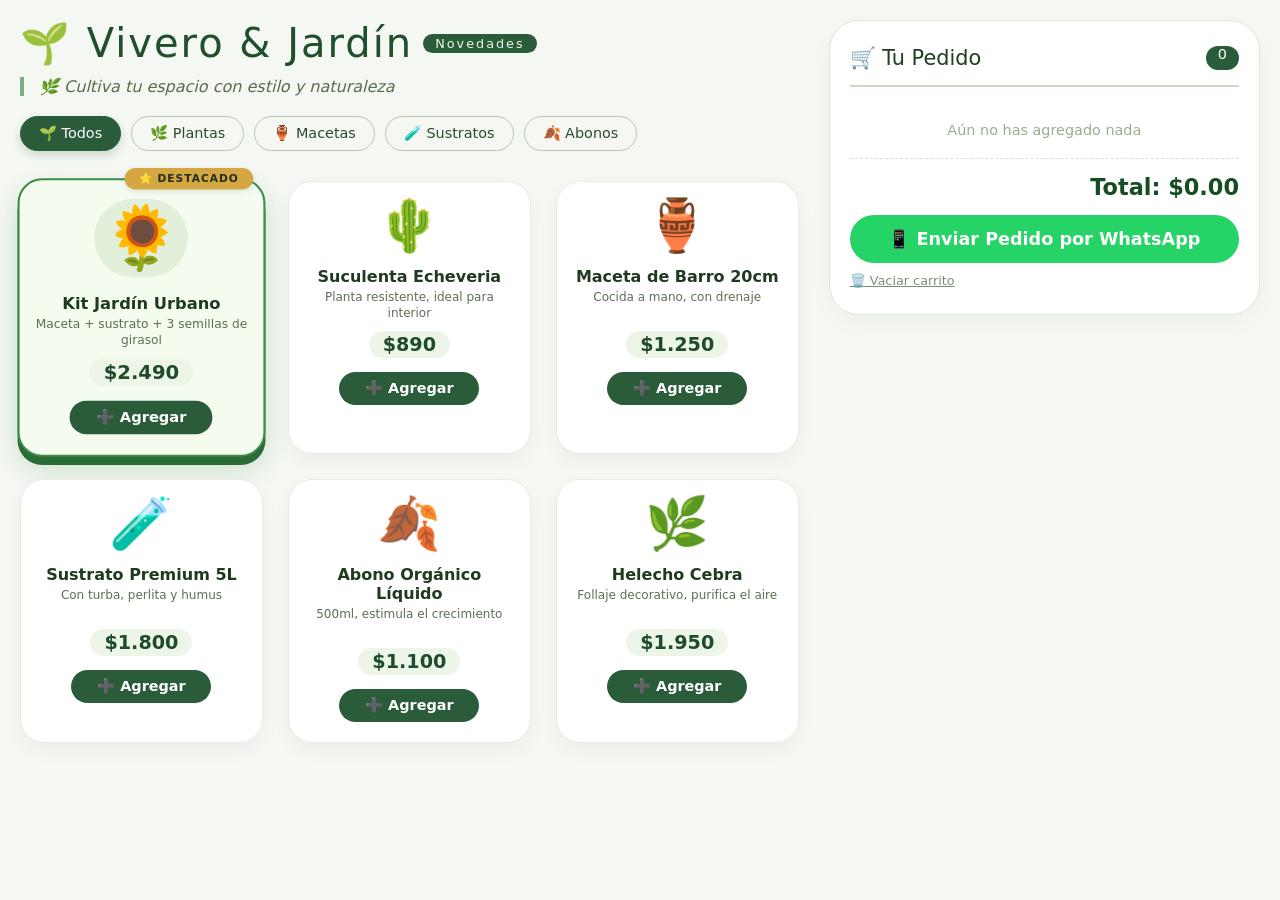
==== index.html @ 3d426234 "Create index.html" ====
<!DOCTYPE html>
<html lang="es">
<head>
    <meta charset="UTF-8">
    <meta name="viewport" content="width=device-width, initial-scale=1.0">
    <title>Vivero & Jardín [Tu Nombre] - Plantas y Más</title>
    <style>
        /* ===== ESTILO NOVEDOSO Y ORGÁNICO ===== */
        * {
            margin: 0;
            padding: 0;
            box-sizing: border-box;
            font-family: 'Segoe UI', system-ui, -apple-system, sans-serif;
        }

        body {
            background-color: #f4f7f2; /* Fondo claro y natural */
            color: #2e3b2e;
            padding: 20px;
            transition: background 0.3s;
        }

        /* Contenedor principal */
        .container {
            max-width: 1300px;
            margin: 0 auto;
            display: flex;
            flex-wrap: wrap;
            gap: 30px;
        }

        /* ===== TIENDA (CATÁLOGO) ===== */
        .tienda {
            flex: 2;
            min-width: 300px;
        }

        h1 {
            font-size: 2.5rem;
            font-weight: 300;
            letter-spacing: 2px;
            color: #1f4f2b;
            margin-bottom: 10px;
            display: flex;
            align-items: center;
            gap: 10px;
        }
        h1 span {
            background: #2a5c3a;
            color: #f0f7ec;
            font-size: 0.8rem;
            padding: 2px 12px;
            border-radius: 30px;
            font-weight: 400;
        }

        .subtitulo {
            color: #5a6b4a;
            margin-bottom: 20px;
            font-style: italic;
            border-left: 4px solid #7cb083;
            padding-left: 15px;
        }

        /* Categorías (filtros visuales) */
        .categorias {
            display: flex;
            flex-wrap: wrap;
            gap: 10px;
            margin-bottom: 30px;
        }
        .categoria-btn {
            background: transparent;
            border: 1px solid #b6c9ad;
            padding: 8px 18px;
            border-radius: 50px;
            font-size: 0.9rem;
            color: #2e4a2e;
            cursor: pointer;
            transition: all 0.2s;
        }
        .categoria-btn:hover, .categoria-btn.activa {
            background: #2a5c3a;
            color: white;
            border-color: #2a5c3a;
            box-shadow: 0 4px 8px rgba(42, 92, 58, 0.2);
        }

        /* ===== GRID DE TARJETAS ===== */
        .grid-productos {
            display: grid;
            grid-template-columns: repeat(auto-fill, minmax(200px, 1fr));
            gap: 25px;
        }

        /* Tarjeta base */
        .producto-card {
            background: white;
            border-radius: 24px;
            padding: 18px 15px 20px;
            box-shadow: 0 8px 20px rgba(0,0,0,0.04);
            transition: transform 0.25s ease, box-shadow 0.3s;
            display: flex;
            flex-direction: column;
            align-items: center;
            text-align: center;
            border: 1px solid #e6ede2;
            position: relative;
        }
        .producto-card:hover {
            transform: translateY(-6px);
            box-shadow: 0 18px 30px rgba(60, 90, 50, 0.1);
            border-color: #b9d2ae;
        }

        /* ===== TARJETA DESTACADA (ESTRELLA) ===== */
        .producto-destacado {
            background: #f4fcf0;
            border: 2px solid #3d8c4a;
            box-shadow: 0 8px 0 #2b6b36, 0 12px 25px rgba(45, 130, 60, 0.2);
            transform: scale(1.02);
            position: relative;
        }
        .producto-destacado:hover {
            transform: scale(1.04) translateY(-4px);
        }
        .producto-destacado::before {
            content: "⭐ DESTACADO";
            position: absolute;
            top: -12px;
            right: 10px;
            background: #d4a743;
            color: #1f2e1a;
            font-weight: bold;
            font-size: 0.65rem;
            padding: 4px 14px;
            border-radius: 30px;
            letter-spacing: 1px;
            box-shadow: 0 2px 6px rgba(0,0,0,0.1);
        }
        .producto-destacado .emoji-icon {
            font-size: 3.8rem;
            background: #e2f0db;
            padding: 8px;
            border-radius: 60px;
        }

        /* Elementos comunes de la tarjeta */
        .emoji-icon {
            font-size: 3.2rem;
            line-height: 1;
            margin-bottom: 8px;
        }
        .producto-nombre {
            font-weight: 600;
            font-size: 1rem;
            color: #1f3a1f;
            margin: 8px 0 4px;
        }
        .producto-desc {
            font-size: 0.75rem;
            color: #5b7053;
            margin-bottom: 10px;
            line-height: 1.3;
            min-height: 2.6em;
        }
        .producto-precio {
            font-weight: 700;
            font-size: 1.2rem;
            color: #1e4b2a;
            background: #edf5e8;
            padding: 2px 14px;
            border-radius: 30px;
            margin-bottom: 14px;
        }
        .btn-agregar {
            background: #2a5c3a;
            color: white;
            border: none;
            padding: 8px 20px;
            border-radius: 40px;
            font-weight: 600;
            font-size: 0.9rem;
            cursor: pointer;
            transition: 0.2s;
            width: 100%;
            max-width: 140px;
        }
        .btn-agregar:hover {
            background: #1d4529;
            transform: scale(0.96);
            box-shadow: 0 4px 10px rgba(42, 92, 58, 0.3);
        }

        /* ===== CARRITO (LATERAL) ===== */
        .carrito {
            flex: 1;
            min-width: 260px;
            background: white;
            border-radius: 30px;
            padding: 25px 20px;
            height: fit-content;
            position: sticky;
            top: 20px;
            border: 1px solid #dde8d6;
            box-shadow: 0 8px 25px rgba(0,0,0,0.03);
        }
        .carrito h2 {
            font-size: 1.3rem;
            font-weight: 400;
            color: #1f3f1f;
            border-bottom: 2px solid #c7dbc0;
            padding-bottom: 15px;
            display: flex;
            justify-content: space-between;
        }
        .carrito #contador-carrito {
            background: #2a5c3a;
            color: white;
            border-radius: 40px;
            padding: 0 12px;
            font-size: 0.9rem;
        }
        #lista-carrito {
            list-style: none;
            margin: 15px 0;
            max-height: 340px;
            overflow-y: auto;
        }
        #lista-carrito li {
            display: flex;
            justify-content: space-between;
            padding: 10px 0;
            border-bottom: 1px dashed #d6e3ce;
            font-size: 0.9rem;
        }
        .carrito-total {
            font-size: 1.4rem;
            font-weight: 700;
            color: #174d24;
            margin: 15px 0;
            text-align: right;
        }
        .btn-whatsapp {
            background: #25D366;
            color: white;
            border: none;
            width: 100%;
            padding: 14px;
            border-radius: 60px;
            font-weight: 700;
            font-size: 1.1rem;
            cursor: pointer;
            transition: 0.2s;
            display: flex;
            align-items: center;
            justify-content: center;
            gap: 8px;
        }
        .btn-whatsapp:hover {
            background: #1da851;
            transform: scale(0.98);
        }
        .btn-vaciar {
            background: transparent;
            border: none;
            color: #7f8f76;
            font-size: 0.8rem;
            cursor: pointer;
            margin-top: 10px;
            text-decoration: underline;
        }

        /* Responsive */
        @media (max-width: 700px) {
            .container { flex-direction: column; }
            .carrito { position: static; }
            .producto-destacado { transform: scale(1); }
        }
    </style>
</head>
<body>
    <div class="container">
        <!-- ===== TIENDA ===== -->
        <div class="tienda">
            <h1>
                🌱 Vivero & Jardín
                <span>Novedades</span>
            </h1>
            <div class="subtitulo">🌿 Cultiva tu espacio con estilo y naturaleza</div>

            <!-- Categorías (filtro visual, puedes agregar funcionalidad después) -->
            <div class="categorias">
                <button class="categoria-btn activa">🌱 Todos</button>
                <button class="categoria-btn">🌿 Plantas</button>
                <button class="categoria-btn">🏺 Macetas</button>
                <button class="categoria-btn">🧪 Sustratos</button>
                <button class="categoria-btn">🍂 Abonos</button>
            </div>

            <!-- GRID DE PRODUCTOS -->
            <div class="grid-productos" id="productosGrid">
                <!-- TARJETA DESTACADA (Kit Jardín Urbano) -->
                <div class="producto-card producto-destacado">
                    <div class="emoji-icon">🌻</div>
                    <div class="producto-nombre">Kit Jardín Urbano</div>
                    <div class="producto-desc">Maceta + sustrato + 3 semillas de girasol</div>
                    <div class="producto-precio">$2.490</div>
                    <button class="btn-agregar" data-nombre="Kit Jardín Urbano" data-precio="2490">➕ Agregar</button>
                </div>

                <!-- Producto 2 -->
                <div class="producto-card">
                    <div class="emoji-icon">🌵</div>
                    <div class="producto-nombre">Suculenta Echeveria</div>
                    <div class="producto-desc">Planta resistente, ideal para interior</div>
                    <div class="producto-precio">$890</div>
                    <button class="btn-agregar" data-nombre="Suculenta Echeveria" data-precio="890">➕ Agregar</button>
                </div>

                <!-- Producto 3 -->
                <div class="producto-card">
                    <div class="emoji-icon">🏺</div>
                    <div class="producto-nombre">Maceta de Barro 20cm</div>
                    <div class="producto-desc">Cocida a mano, con drenaje</div>
                    <div class="producto-precio">$1.250</div>
                    <button class="btn-agregar" data-nombre="Maceta de Barro 20cm" data-precio="1250">➕ Agregar</button>
                </div>

                <!-- Producto 4 -->
                <div class="producto-card">
                    <div class="emoji-icon">🧪</div>
                    <div class="producto-nombre">Sustrato Premium 5L</div>
                    <div class="producto-desc">Con turba, perlita y humus</div>
                    <div class="producto-precio">$1.800</div>
                    <button class="btn-agregar" data-nombre="Sustrato Premium 5L" data-precio="1800">➕ Agregar</button>
                </div>

                <!-- Producto 5 -->
                <div class="producto-card">
                    <div class="emoji-icon">🍂</div>
                    <div class="producto-nombre">Abono Orgánico Líquido</div>
                    <div class="producto-desc">500ml, estimula el crecimiento</div>
                    <div class="producto-precio">$1.100</div>
                    <button class="btn-agregar" data-nombre="Abono Orgánico Líquido" data-precio="1100">➕ Agregar</button>
                </div>

                <!-- Producto 6 -->
                <div class="producto-card">
                    <div class="emoji-icon">🌿</div>
                    <div class="producto-nombre">Helecho Cebra</div>
                    <div class="producto-desc">Follaje decorativo, purifica el aire</div>
                    <div class="producto-precio">$1.950</div>
                    <button class="btn-agregar" data-nombre="Helecho Cebra" data-precio="1950">➕ Agregar</button>
                </div>
            </div>
        </div>

        <!-- ===== CARRITO DE COMPRAS ===== -->
        <div class="carrito" id="carrito">
            <h2>
                🛒 Tu Pedido
                <span id="contador-carrito">0</span>
            </h2>
            <ul id="lista-carrito">
                <!-- Los items se agregan dinámicamente aquí -->
                <li style="color: #9aae8e; justify-content: center; padding: 20px 0;">Aún no has agregado nada</li>
            </ul>
            <div class="carrito-total" id="total-carrito">Total: $0.00</div>
            <button class="btn-whatsapp" id="enviarWhatsApp">📱 Enviar Pedido por WhatsApp</button>
            <button class="btn-vaciar" id="vaciarCarrito">🗑️ Vaciar carrito</button>
        </div>
    </div>

    <script>
        // ===== LÓGICA DEL CARRITO (MISMA FILOSOFÍA QUE LA FERRETERÍA) =====
        let carrito = [];

        // Referencias DOM
        const listaCarrito = document.getElementById('lista-carrito');
        const totalCarrito = document.getElementById('total-carrito');
        const contadorCarrito = document.getElementById('contador-carrito');
        const vaciarBtn = document.getElementById('vaciarCarrito');
        const enviarBtn = document.getElementById('enviarWhatsApp');

        // Función para renderizar el carrito
        function renderizarCarrito() {
            listaCarrito.innerHTML = '';
            if (carrito.length === 0) {
                listaCarrito.innerHTML = '<li style="color: #9aae8e; justify-content: center; padding: 20px 0;">Aún no has agregado nada</li>';
                totalCarrito.textContent = 'Total: $0.00';
                contadorCarrito.textContent = '0';
                return;
            }

            let total = 0;
            carrito.forEach((item, index) => {
                total += item.precio * item.cantidad;
                const li = document.createElement('li');
                li.innerHTML = `
                    <span>${item.nombre} (x${item.cantidad})</span>
                    <span>$${(item.precio * item.cantidad).toFixed(0)}</span>
                    <button style="background:none;border:none;color:#b14f4f;cursor:pointer;font-weight:bold;" data-index="${index}">✕</button>
                `;
                listaCarrito.appendChild(li);
            });

            totalCarrito.textContent = `Total: $${total.toFixed(0)}`;
            contadorCarrito.textContent = carrito.reduce((acc, item) => acc + item.cantidad, 0);

            // Agregar evento para eliminar item individual
            document.querySelectorAll('#lista-carrito li button').forEach(btn => {
                btn.addEventListener('click', function(e) {
                    const index = parseInt(this.dataset.index);
                    carrito.splice(index, 1);
                    renderizarCarrito();
                });
            });
        }

        // Función para agregar producto
        function agregarProducto(nombre, precio) {
            const existente = carrito.find(item => item.nombre === nombre);
            if (existente) {
                existente.cantidad += 1;
            } else {
                carrito.push({ nombre, precio: parseInt(precio), cantidad: 1 });
            }
            renderizarCarrito();
        }

        // Escuchar clics en todos los botones "Agregar"
        document.querySelectorAll('.btn-agregar').forEach(btn => {
            btn.addEventListener('click', function() {
                const nombre = this.dataset.nombre;
                const precio = this.dataset.precio;
                agregarProducto(nombre, precio);
            });
        });

        // Vaciar carrito
        vaciarBtn.addEventListener('click', function() {
            carrito = [];
            renderizarCarrito();
        });

        // Enviar pedido por WhatsApp (mismo formato)
        enviarBtn.addEventListener('click', function() {
            if (carrito.length === 0) {
                alert('Agrega productos al carrito primero.');
                return;
            }

            let mensaje = '🌿 *Nuevo Pedido Vivero & Jardín* 🌿\n';
            let total = 0;
            carrito.forEach(item => {
                const subtotal = item.precio * item.cantidad;
                mensaje += `• ${item.nombre} (x${item.cantidad}) → $${subtotal}\n`;
                total += subtotal;
            });
            mensaje += `\n💰 *Total: $${total}*`;
            mensaje += `\n\n📦 ¡Gracias por tu compra! Envíame tu dirección.`;

            // Reemplaza el número con el TUYO (incluye código de país sin +)
            const numeroWhatsApp = '5491123456789'; // <--- CAMBIA ESTE NÚMERO
            const url = `https://wa.me/${numeroWhatsApp}?text=${encodeURIComponent(mensaje)}`;
            window.open(url, '_blank');
        });

        // Inicializar carrito
        renderizarCarrito();
    </script>
</body>
</html>
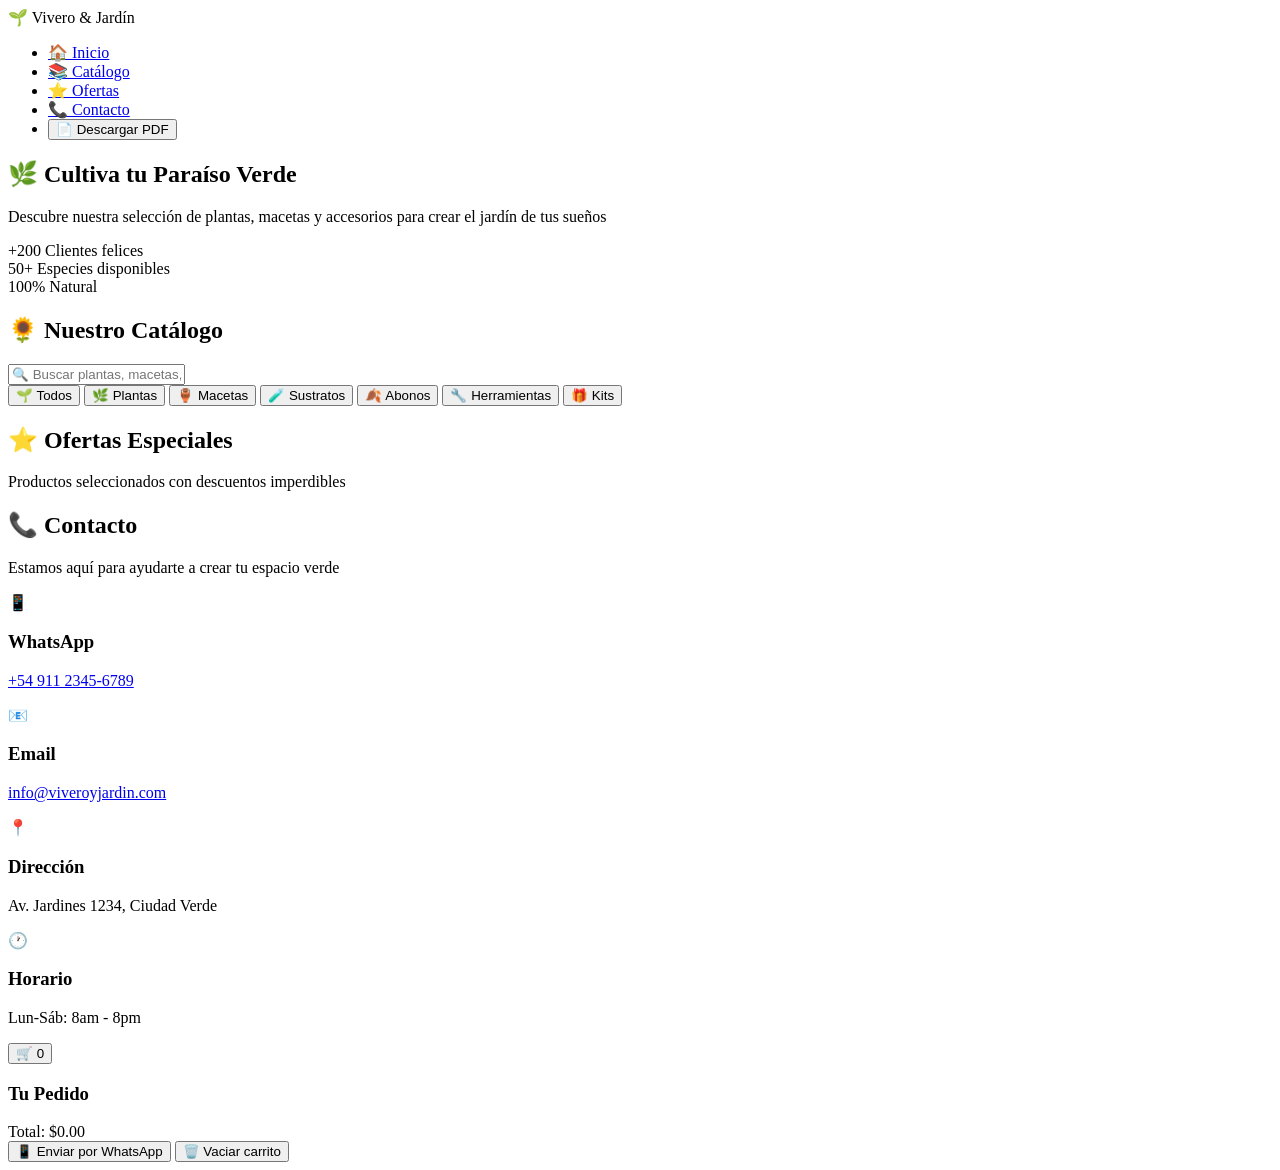
==== commit 1ff660db: "Update index.html" ====
--- a/index.html
+++ b/index.html
@@ -3,472 +3,133 @@
 <head>
     <meta charset="UTF-8">
     <meta name="viewport" content="width=device-width, initial-scale=1.0">
-    <title>Vivero & Jardín [Tu Nombre] - Plantas y Más</title>
-    <style>
-        /* ===== ESTILO NOVEDOSO Y ORGÁNICO ===== */
-        * {
-            margin: 0;
-            padding: 0;
-            box-sizing: border-box;
-            font-family: 'Segoe UI', system-ui, -apple-system, sans-serif;
-        }
-
-        body {
-            background-color: #f4f7f2; /* Fondo claro y natural */
-            color: #2e3b2e;
-            padding: 20px;
-            transition: background 0.3s;
-        }
-
-        /* Contenedor principal */
-        .container {
-            max-width: 1300px;
-            margin: 0 auto;
-            display: flex;
-            flex-wrap: wrap;
-            gap: 30px;
-        }
-
-        /* ===== TIENDA (CATÁLOGO) ===== */
-        .tienda {
-            flex: 2;
-            min-width: 300px;
-        }
-
-        h1 {
-            font-size: 2.5rem;
-            font-weight: 300;
-            letter-spacing: 2px;
-            color: #1f4f2b;
-            margin-bottom: 10px;
-            display: flex;
-            align-items: center;
-            gap: 10px;
-        }
-        h1 span {
-            background: #2a5c3a;
-            color: #f0f7ec;
-            font-size: 0.8rem;
-            padding: 2px 12px;
-            border-radius: 30px;
-            font-weight: 400;
-        }
-
-        .subtitulo {
-            color: #5a6b4a;
-            margin-bottom: 20px;
-            font-style: italic;
-            border-left: 4px solid #7cb083;
-            padding-left: 15px;
-        }
-
-        /* Categorías (filtros visuales) */
-        .categorias {
-            display: flex;
-            flex-wrap: wrap;
-            gap: 10px;
-            margin-bottom: 30px;
-        }
-        .categoria-btn {
-            background: transparent;
-            border: 1px solid #b6c9ad;
-            padding: 8px 18px;
-            border-radius: 50px;
-            font-size: 0.9rem;
-            color: #2e4a2e;
-            cursor: pointer;
-            transition: all 0.2s;
-        }
-        .categoria-btn:hover, .categoria-btn.activa {
-            background: #2a5c3a;
-            color: white;
-            border-color: #2a5c3a;
-            box-shadow: 0 4px 8px rgba(42, 92, 58, 0.2);
-        }
-
-        /* ===== GRID DE TARJETAS ===== */
-        .grid-productos {
-            display: grid;
-            grid-template-columns: repeat(auto-fill, minmax(200px, 1fr));
-            gap: 25px;
-        }
-
-        /* Tarjeta base */
-        .producto-card {
-            background: white;
-            border-radius: 24px;
-            padding: 18px 15px 20px;
-            box-shadow: 0 8px 20px rgba(0,0,0,0.04);
-            transition: transform 0.25s ease, box-shadow 0.3s;
-            display: flex;
-            flex-direction: column;
-            align-items: center;
-            text-align: center;
-            border: 1px solid #e6ede2;
-            position: relative;
-        }
-        .producto-card:hover {
-            transform: translateY(-6px);
-            box-shadow: 0 18px 30px rgba(60, 90, 50, 0.1);
-            border-color: #b9d2ae;
-        }
-
-        /* ===== TARJETA DESTACADA (ESTRELLA) ===== */
-        .producto-destacado {
-            background: #f4fcf0;
-            border: 2px solid #3d8c4a;
-            box-shadow: 0 8px 0 #2b6b36, 0 12px 25px rgba(45, 130, 60, 0.2);
-            transform: scale(1.02);
-            position: relative;
-        }
-        .producto-destacado:hover {
-            transform: scale(1.04) translateY(-4px);
-        }
-        .producto-destacado::before {
-            content: "⭐ DESTACADO";
-            position: absolute;
-            top: -12px;
-            right: 10px;
-            background: #d4a743;
-            color: #1f2e1a;
-            font-weight: bold;
-            font-size: 0.65rem;
-            padding: 4px 14px;
-            border-radius: 30px;
-            letter-spacing: 1px;
-            box-shadow: 0 2px 6px rgba(0,0,0,0.1);
-        }
-        .producto-destacado .emoji-icon {
-            font-size: 3.8rem;
-            background: #e2f0db;
-            padding: 8px;
-            border-radius: 60px;
-        }
-
-        /* Elementos comunes de la tarjeta */
-        .emoji-icon {
-            font-size: 3.2rem;
-            line-height: 1;
-            margin-bottom: 8px;
-        }
-        .producto-nombre {
-            font-weight: 600;
-            font-size: 1rem;
-            color: #1f3a1f;
-            margin: 8px 0 4px;
-        }
-        .producto-desc {
-            font-size: 0.75rem;
-            color: #5b7053;
-            margin-bottom: 10px;
-            line-height: 1.3;
-            min-height: 2.6em;
-        }
-        .producto-precio {
-            font-weight: 700;
-            font-size: 1.2rem;
-            color: #1e4b2a;
-            background: #edf5e8;
-            padding: 2px 14px;
-            border-radius: 30px;
-            margin-bottom: 14px;
-        }
-        .btn-agregar {
-            background: #2a5c3a;
-            color: white;
-            border: none;
-            padding: 8px 20px;
-            border-radius: 40px;
-            font-weight: 600;
-            font-size: 0.9rem;
-            cursor: pointer;
-            transition: 0.2s;
-            width: 100%;
-            max-width: 140px;
-        }
-        .btn-agregar:hover {
-            background: #1d4529;
-            transform: scale(0.96);
-            box-shadow: 0 4px 10px rgba(42, 92, 58, 0.3);
-        }
-
-        /* ===== CARRITO (LATERAL) ===== */
-        .carrito {
-            flex: 1;
-            min-width: 260px;
-            background: white;
-            border-radius: 30px;
-            padding: 25px 20px;
-            height: fit-content;
-            position: sticky;
-            top: 20px;
-            border: 1px solid #dde8d6;
-            box-shadow: 0 8px 25px rgba(0,0,0,0.03);
-        }
-        .carrito h2 {
-            font-size: 1.3rem;
-            font-weight: 400;
-            color: #1f3f1f;
-            border-bottom: 2px solid #c7dbc0;
-            padding-bottom: 15px;
-            display: flex;
-            justify-content: space-between;
-        }
-        .carrito #contador-carrito {
-            background: #2a5c3a;
-            color: white;
-            border-radius: 40px;
-            padding: 0 12px;
-            font-size: 0.9rem;
-        }
-        #lista-carrito {
-            list-style: none;
-            margin: 15px 0;
-            max-height: 340px;
-            overflow-y: auto;
-        }
-        #lista-carrito li {
-            display: flex;
-            justify-content: space-between;
-            padding: 10px 0;
-            border-bottom: 1px dashed #d6e3ce;
-            font-size: 0.9rem;
-        }
-        .carrito-total {
-            font-size: 1.4rem;
-            font-weight: 700;
-            color: #174d24;
-            margin: 15px 0;
-            text-align: right;
-        }
-        .btn-whatsapp {
-            background: #25D366;
-            color: white;
-            border: none;
-            width: 100%;
-            padding: 14px;
-            border-radius: 60px;
-            font-weight: 700;
-            font-size: 1.1rem;
-            cursor: pointer;
-            transition: 0.2s;
-            display: flex;
-            align-items: center;
-            justify-content: center;
-            gap: 8px;
-        }
-        .btn-whatsapp:hover {
-            background: #1da851;
-            transform: scale(0.98);
-        }
-        .btn-vaciar {
-            background: transparent;
-            border: none;
-            color: #7f8f76;
-            font-size: 0.8rem;
-            cursor: pointer;
-            margin-top: 10px;
-            text-decoration: underline;
-        }
-
-        /* Responsive */
-        @media (max-width: 700px) {
-            .container { flex-direction: column; }
-            .carrito { position: static; }
-            .producto-destacado { transform: scale(1); }
-        }
-    </style>
+    <title>Vivero & Jardín - Tienda Natural</title>
+    <link rel="stylesheet" href="css/styles.css">
 </head>
 <body>
-    <div class="container">
-        <!-- ===== TIENDA ===== -->
-        <div class="tienda">
-            <h1>
-                🌱 Vivero & Jardín
-                <span>Novedades</span>
-            </h1>
-            <div class="subtitulo">🌿 Cultiva tu espacio con estilo y naturaleza</div>
+    <!-- ===== MENÚ HAMBURGUESA ===== -->
+    <nav class="navbar">
+        <div class="logo">
+            <span class="logo-icon">🌱</span>
+            <span class="logo-text">Vivero & Jardín</span>
+        </div>
+        <div class="menu-toggle" id="menuToggle">
+            <span></span>
+            <span></span>
+            <span></span>
+        </div>
+        <ul class="nav-menu" id="navMenu">
+            <li><a href="#inicio" class="active">🏠 Inicio</a></li>
+            <li><a href="#catalogo">📚 Catálogo</a></li>
+            <li><a href="#ofertas">⭐ Ofertas</a></li>
+            <li><a href="#contacto">📞 Contacto</a></li>
+            <li><button id="descargarPDF" class="btn-pdf">📄 Descargar PDF</button></li>
+        </ul>
+    </nav>
 
-            <!-- Categorías (filtro visual, puedes agregar funcionalidad después) -->
-            <div class="categorias">
-                <button class="categoria-btn activa">🌱 Todos</button>
-                <button class="categoria-btn">🌿 Plantas</button>
-                <button class="categoria-btn">🏺 Macetas</button>
-                <button class="categoria-btn">🧪 Sustratos</button>
-                <button class="categoria-btn">🍂 Abonos</button>
+    <!-- ===== CONTENIDO PRINCIPAL ===== -->
+    <main>
+        <!-- SECCIÓN INICIO -->
+        <section id="inicio" class="hero">
+            <div class="hero-content">
+                <h1>🌿 Cultiva tu Paraíso Verde</h1>
+                <p>Descubre nuestra selección de plantas, macetas y accesorios para crear el jardín de tus sueños</p>
+                <div class="hero-stats">
+                    <div><span>+200</span> Clientes felices</div>
+                    <div><span>50+</span> Especies disponibles</div>
+                    <div><span>100%</span> Natural</div>
+                </div>
+            </div>
+        </section>
+
+        <!-- SECCIÓN CATÁLOGO -->
+        <section id="catalogo" class="catalogo">
+            <div class="section-header">
+                <h2>🌻 Nuestro Catálogo</h2>
+                <div class="search-container">
+                    <input type="text" id="buscador" placeholder="🔍 Buscar plantas, macetas, sustratos..." autocomplete="off">
+                    <div id="resultados-busqueda"></div>
+                </div>
             </div>
 
-            <!-- GRID DE PRODUCTOS -->
-            <div class="grid-productos" id="productosGrid">
-                <!-- TARJETA DESTACADA (Kit Jardín Urbano) -->
-                <div class="producto-card producto-destacado">
-                    <div class="emoji-icon">🌻</div>
-                    <div class="producto-nombre">Kit Jardín Urbano</div>
-                    <div class="producto-desc">Maceta + sustrato + 3 semillas de girasol</div>
-                    <div class="producto-precio">$2.490</div>
-                    <button class="btn-agregar" data-nombre="Kit Jardín Urbano" data-precio="2490">➕ Agregar</button>
+            <div class="filtros-categoria">
+                <button class="filtro-btn active" data-categoria="todos">🌱 Todos</button>
+                <button class="filtro-btn" data-categoria="plantas">🌿 Plantas</button>
+                <button class="filtro-btn" data-categoria="macetas">🏺 Macetas</button>
+                <button class="filtro-btn" data-categoria="sustratos">🧪 Sustratos</button>
+                <button class="filtro-btn" data-categoria="abonos">🍂 Abonos</button>
+                <button class="filtro-btn" data-categoria="herramientas">🔧 Herramientas</button>
+                <button class="filtro-btn" data-categoria="kits">🎁 Kits</button>
+            </div>
+
+            <div class="grid-productos" id="productosGrid"></div>
+        </section>
+
+        <!-- SECCIÓN OFERTAS -->
+        <section id="ofertas" class="ofertas">
+            <div class="section-header">
+                <h2>⭐ Ofertas Especiales</h2>
+                <p>Productos seleccionados con descuentos imperdibles</p>
+            </div>
+            <div class="grid-ofertas" id="ofertasGrid"></div>
+        </section>
+
+        <!-- SECCIÓN CONTACTO -->
+        <section id="contacto" class="contacto">
+            <div class="section-header">
+                <h2>📞 Contacto</h2>
+                <p>Estamos aquí para ayudarte a crear tu espacio verde</p>
+            </div>
+            <div class="contacto-info">
+                <div class="contacto-item">
+                    <span class="contacto-icon">📱</span>
+                    <div>
+                        <h3>WhatsApp</h3>
+                        <p><a href="https://wa.me/5491123456789">+54 911 2345-6789</a></p>
+                    </div>
                 </div>
-
-                <!-- Producto 2 -->
-                <div class="producto-card">
-                    <div class="emoji-icon">🌵</div>
-                    <div class="producto-nombre">Suculenta Echeveria</div>
-                    <div class="producto-desc">Planta resistente, ideal para interior</div>
-                    <div class="producto-precio">$890</div>
-                    <button class="btn-agregar" data-nombre="Suculenta Echeveria" data-precio="890">➕ Agregar</button>
+                <div class="contacto-item">
+                    <span class="contacto-icon">📧</span>
+                    <div>
+                        <h3>Email</h3>
+                        <p><a href="mailto:info@viveroyjardin.com">info@viveroyjardin.com</a></p>
+                    </div>
                 </div>
-
-                <!-- Producto 3 -->
-                <div class="producto-card">
-                    <div class="emoji-icon">🏺</div>
-                    <div class="producto-nombre">Maceta de Barro 20cm</div>
-                    <div class="producto-desc">Cocida a mano, con drenaje</div>
-                    <div class="producto-precio">$1.250</div>
-                    <button class="btn-agregar" data-nombre="Maceta de Barro 20cm" data-precio="1250">➕ Agregar</button>
+                <div class="contacto-item">
+                    <span class="contacto-icon">📍</span>
+                    <div>
+                        <h3>Dirección</h3>
+                        <p>Av. Jardines 1234, Ciudad Verde</p>
+                    </div>
                 </div>
-
-                <!-- Producto 4 -->
-                <div class="producto-card">
-                    <div class="emoji-icon">🧪</div>
-                    <div class="producto-nombre">Sustrato Premium 5L</div>
-                    <div class="producto-desc">Con turba, perlita y humus</div>
-                    <div class="producto-precio">$1.800</div>
-                    <button class="btn-agregar" data-nombre="Sustrato Premium 5L" data-precio="1800">➕ Agregar</button>
-                </div>
-
-                <!-- Producto 5 -->
-                <div class="producto-card">
-                    <div class="emoji-icon">🍂</div>
-                    <div class="producto-nombre">Abono Orgánico Líquido</div>
-                    <div class="producto-desc">500ml, estimula el crecimiento</div>
-                    <div class="producto-precio">$1.100</div>
-                    <button class="btn-agregar" data-nombre="Abono Orgánico Líquido" data-precio="1100">➕ Agregar</button>
-                </div>
-
-                <!-- Producto 6 -->
-                <div class="producto-card">
-                    <div class="emoji-icon">🌿</div>
-                    <div class="producto-nombre">Helecho Cebra</div>
-                    <div class="producto-desc">Follaje decorativo, purifica el aire</div>
-                    <div class="producto-precio">$1.950</div>
-                    <button class="btn-agregar" data-nombre="Helecho Cebra" data-precio="1950">➕ Agregar</button>
+                <div class="contacto-item">
+                    <span class="contacto-icon">🕐</span>
+                    <div>
+                        <h3>Horario</h3>
+                        <p>Lun-Sáb: 8am - 8pm</p>
+                    </div>
                 </div>
             </div>
-        </div>
+        </section>
+    </main>
 
-        <!-- ===== CARRITO DE COMPRAS ===== -->
-        <div class="carrito" id="carrito">
-            <h2>
-                🛒 Tu Pedido
-                <span id="contador-carrito">0</span>
-            </h2>
-            <ul id="lista-carrito">
-                <!-- Los items se agregan dinámicamente aquí -->
-                <li style="color: #9aae8e; justify-content: center; padding: 20px 0;">Aún no has agregado nada</li>
-            </ul>
+    <!-- ===== CARRITO LATERAL ===== -->
+    <div class="carrito-flotante" id="carrito">
+        <button class="carrito-toggle" id="carritoToggle">
+            🛒 <span id="contador-carrito">0</span>
+        </button>
+        <div class="carrito-panel" id="carritoPanel">
+            <h3>Tu Pedido</h3>
+            <ul id="lista-carrito"></ul>
             <div class="carrito-total" id="total-carrito">Total: $0.00</div>
-            <button class="btn-whatsapp" id="enviarWhatsApp">📱 Enviar Pedido por WhatsApp</button>
+            <button class="btn-whatsapp" id="enviarWhatsApp">📱 Enviar por WhatsApp</button>
             <button class="btn-vaciar" id="vaciarCarrito">🗑️ Vaciar carrito</button>
         </div>
     </div>
 
-    <script>
-        // ===== LÓGICA DEL CARRITO (MISMA FILOSOFÍA QUE LA FERRETERÍA) =====
-        let carrito = [];
-
-        // Referencias DOM
-        const listaCarrito = document.getElementById('lista-carrito');
-        const totalCarrito = document.getElementById('total-carrito');
-        const contadorCarrito = document.getElementById('contador-carrito');
-        const vaciarBtn = document.getElementById('vaciarCarrito');
-        const enviarBtn = document.getElementById('enviarWhatsApp');
-
-        // Función para renderizar el carrito
-        function renderizarCarrito() {
-            listaCarrito.innerHTML = '';
-            if (carrito.length === 0) {
-                listaCarrito.innerHTML = '<li style="color: #9aae8e; justify-content: center; padding: 20px 0;">Aún no has agregado nada</li>';
-                totalCarrito.textContent = 'Total: $0.00';
-                contadorCarrito.textContent = '0';
-                return;
-            }
-
-            let total = 0;
-            carrito.forEach((item, index) => {
-                total += item.precio * item.cantidad;
-                const li = document.createElement('li');
-                li.innerHTML = `
-                    <span>${item.nombre} (x${item.cantidad})</span>
-                    <span>$${(item.precio * item.cantidad).toFixed(0)}</span>
-                    <button style="background:none;border:none;color:#b14f4f;cursor:pointer;font-weight:bold;" data-index="${index}">✕</button>
-                `;
-                listaCarrito.appendChild(li);
-            });
-
-            totalCarrito.textContent = `Total: $${total.toFixed(0)}`;
-            contadorCarrito.textContent = carrito.reduce((acc, item) => acc + item.cantidad, 0);
-
-            // Agregar evento para eliminar item individual
-            document.querySelectorAll('#lista-carrito li button').forEach(btn => {
-                btn.addEventListener('click', function(e) {
-                    const index = parseInt(this.dataset.index);
-                    carrito.splice(index, 1);
-                    renderizarCarrito();
-                });
-            });
-        }
-
-        // Función para agregar producto
-        function agregarProducto(nombre, precio) {
-            const existente = carrito.find(item => item.nombre === nombre);
-            if (existente) {
-                existente.cantidad += 1;
-            } else {
-                carrito.push({ nombre, precio: parseInt(precio), cantidad: 1 });
-            }
-            renderizarCarrito();
-        }
-
-        // Escuchar clics en todos los botones "Agregar"
-        document.querySelectorAll('.btn-agregar').forEach(btn => {
-            btn.addEventListener('click', function() {
-                const nombre = this.dataset.nombre;
-                const precio = this.dataset.precio;
-                agregarProducto(nombre, precio);
-            });
-        });
-
-        // Vaciar carrito
-        vaciarBtn.addEventListener('click', function() {
-            carrito = [];
-            renderizarCarrito();
-        });
-
-        // Enviar pedido por WhatsApp (mismo formato)
-        enviarBtn.addEventListener('click', function() {
-            if (carrito.length === 0) {
-                alert('Agrega productos al carrito primero.');
-                return;
-            }
-
-            let mensaje = '🌿 *Nuevo Pedido Vivero & Jardín* 🌿\n';
-            let total = 0;
-            carrito.forEach(item => {
-                const subtotal = item.precio * item.cantidad;
-                mensaje += `• ${item.nombre} (x${item.cantidad}) → $${subtotal}\n`;
-                total += subtotal;
-            });
-            mensaje += `\n💰 *Total: $${total}*`;
-            mensaje += `\n\n📦 ¡Gracias por tu compra! Envíame tu dirección.`;
-
-            // Reemplaza el número con el TUYO (incluye código de país sin +)
-            const numeroWhatsApp = '5491123456789'; // <--- CAMBIA ESTE NÚMERO
-            const url = `https://wa.me/${numeroWhatsApp}?text=${encodeURIComponent(mensaje)}`;
-            window.open(url, '_blank');
-        });
-
-        // Inicializar carrito
-        renderizarCarrito();
-    </script>
+    <!-- ===== SCRIPTS ===== -->
+    <script src="js/app.js"></script>
+    <script src="js/search.js"></script>
+    <script src="js/pdf-generator.js"></script>
 </body>
 </html>
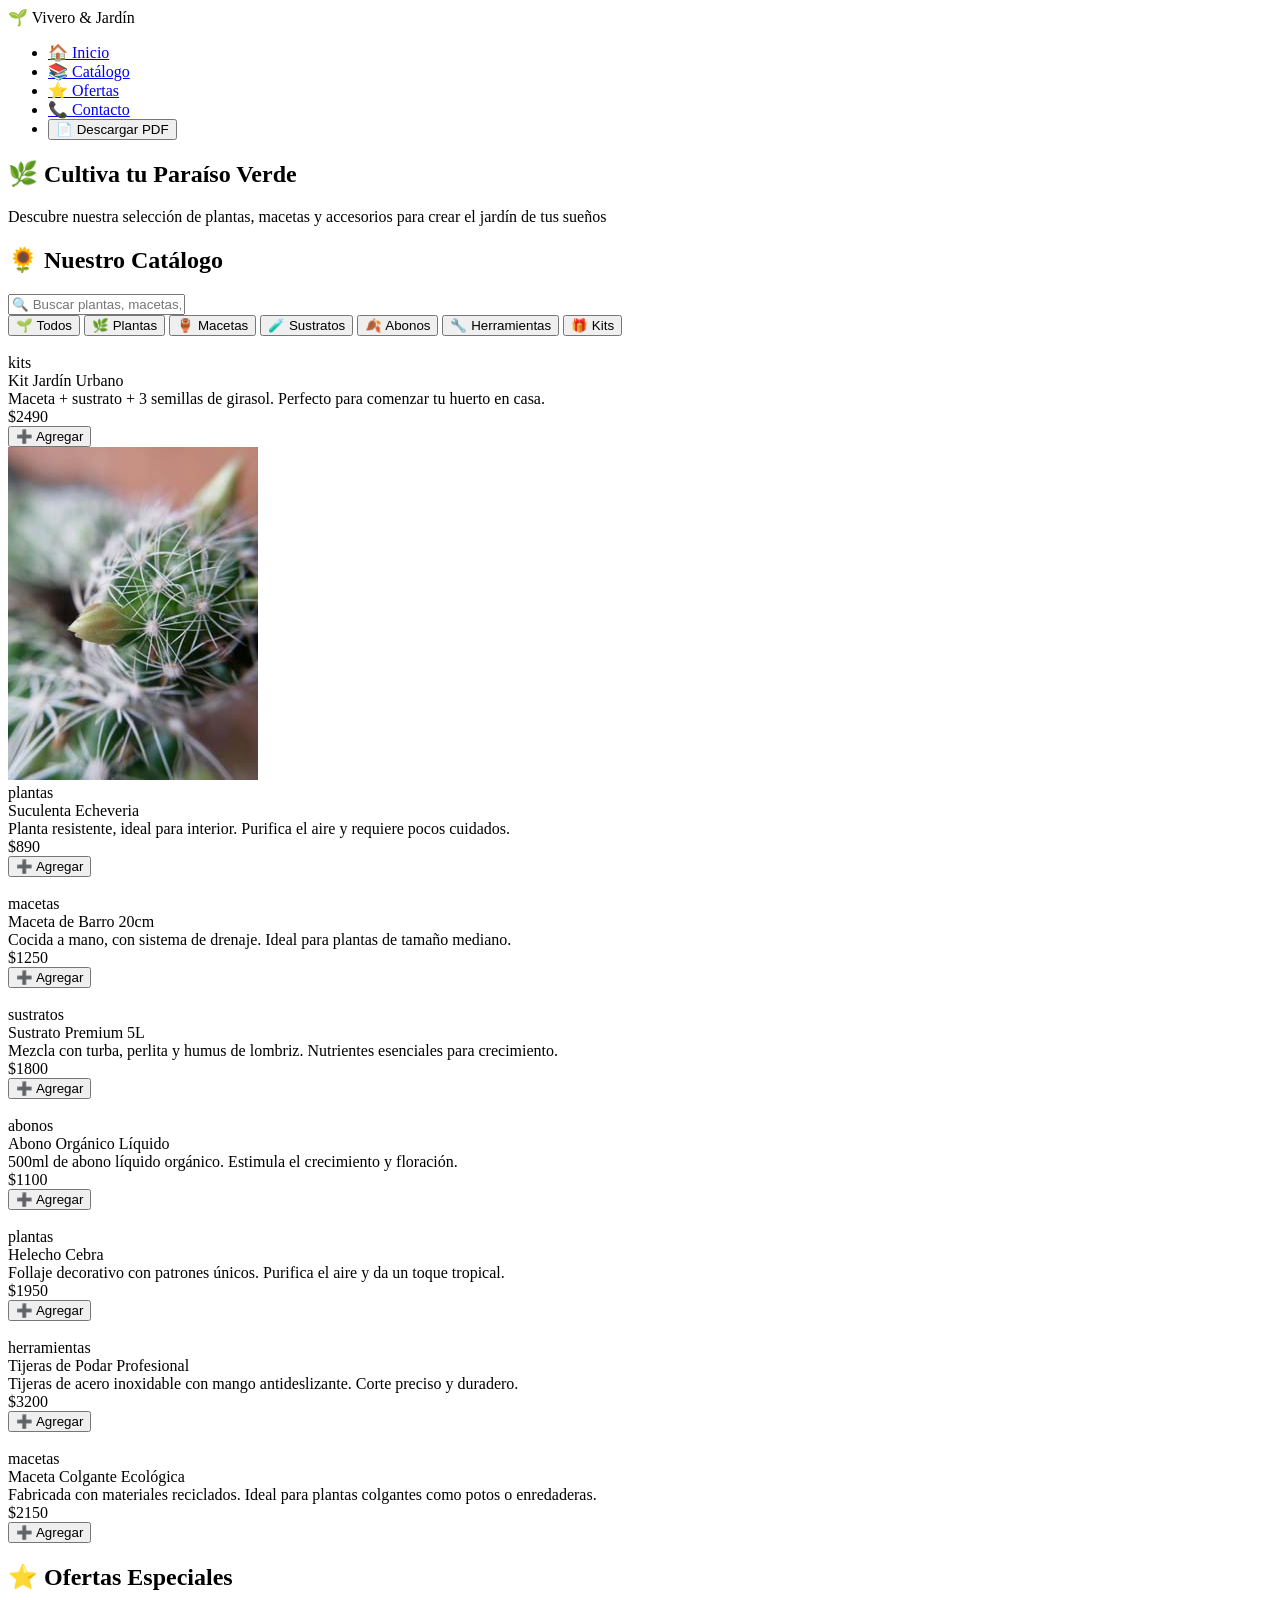
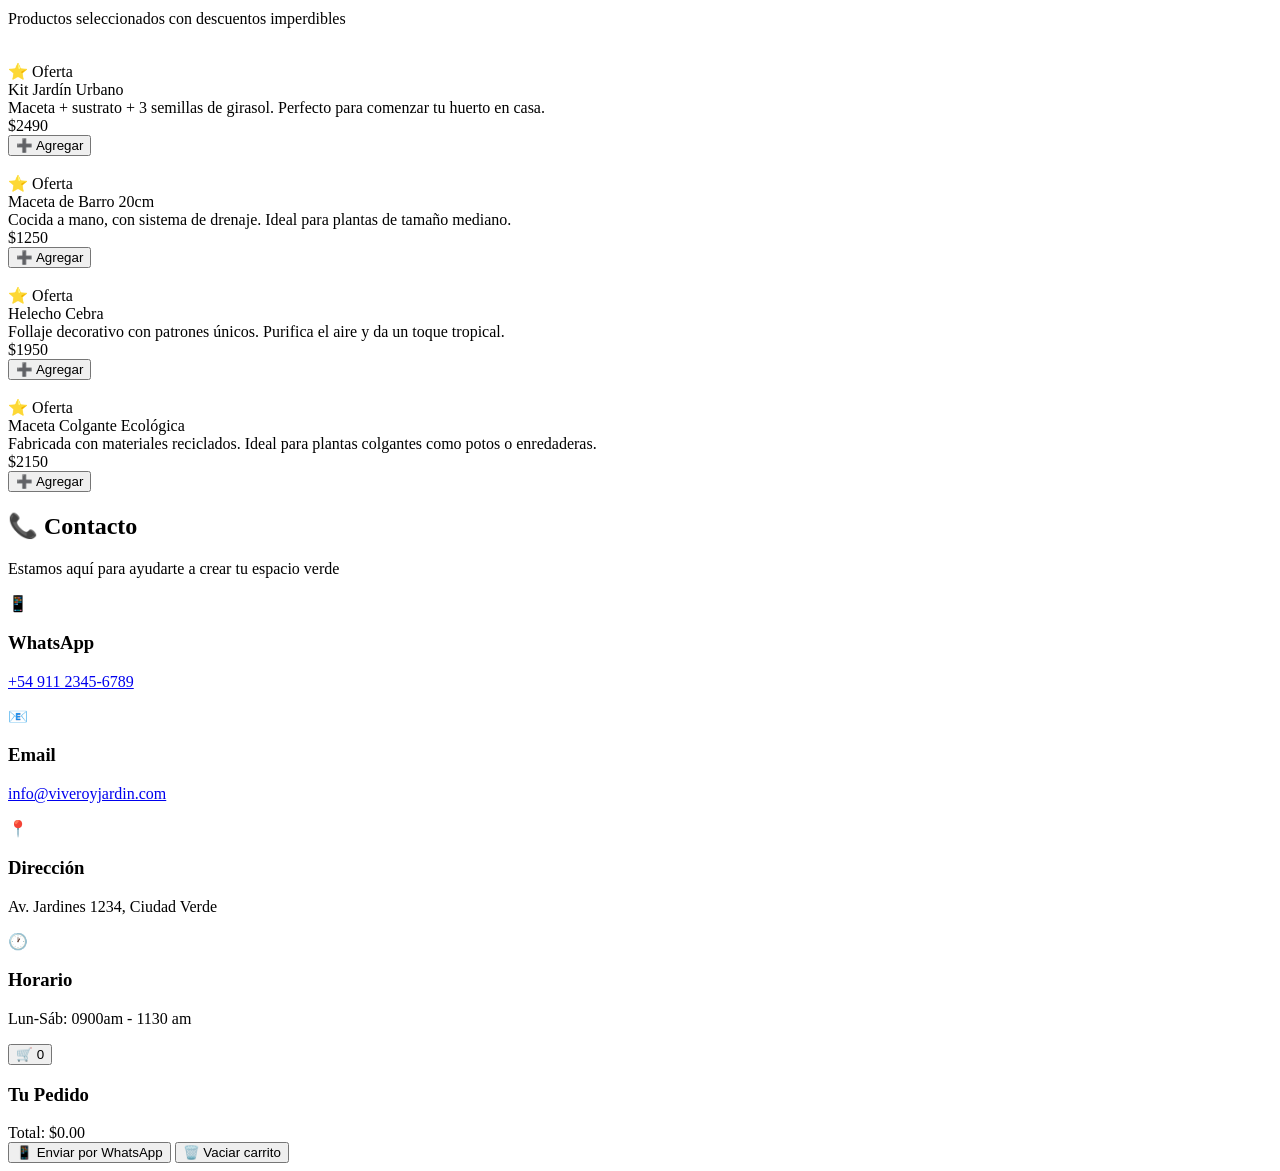
==== commit 47e6faf1: "Update index.html" ====
--- a/index.html
+++ b/index.html
@@ -34,11 +34,7 @@
             <div class="hero-content">
                 <h1>🌿 Cultiva tu Paraíso Verde</h1>
                 <p>Descubre nuestra selección de plantas, macetas y accesorios para crear el jardín de tus sueños</p>
-                <div class="hero-stats">
-                    <div><span>+200</span> Clientes felices</div>
-                    <div><span>50+</span> Especies disponibles</div>
-                    <div><span>100%</span> Natural</div>
-                </div>
+                
             </div>
         </section>
 
@@ -106,7 +102,7 @@
                     <span class="contacto-icon">🕐</span>
                     <div>
                         <h3>Horario</h3>
-                        <p>Lun-Sáb: 8am - 8pm</p>
+                        <p>Lun-Sáb: 0900am - 1130 am</p>
                     </div>
                 </div>
             </div>
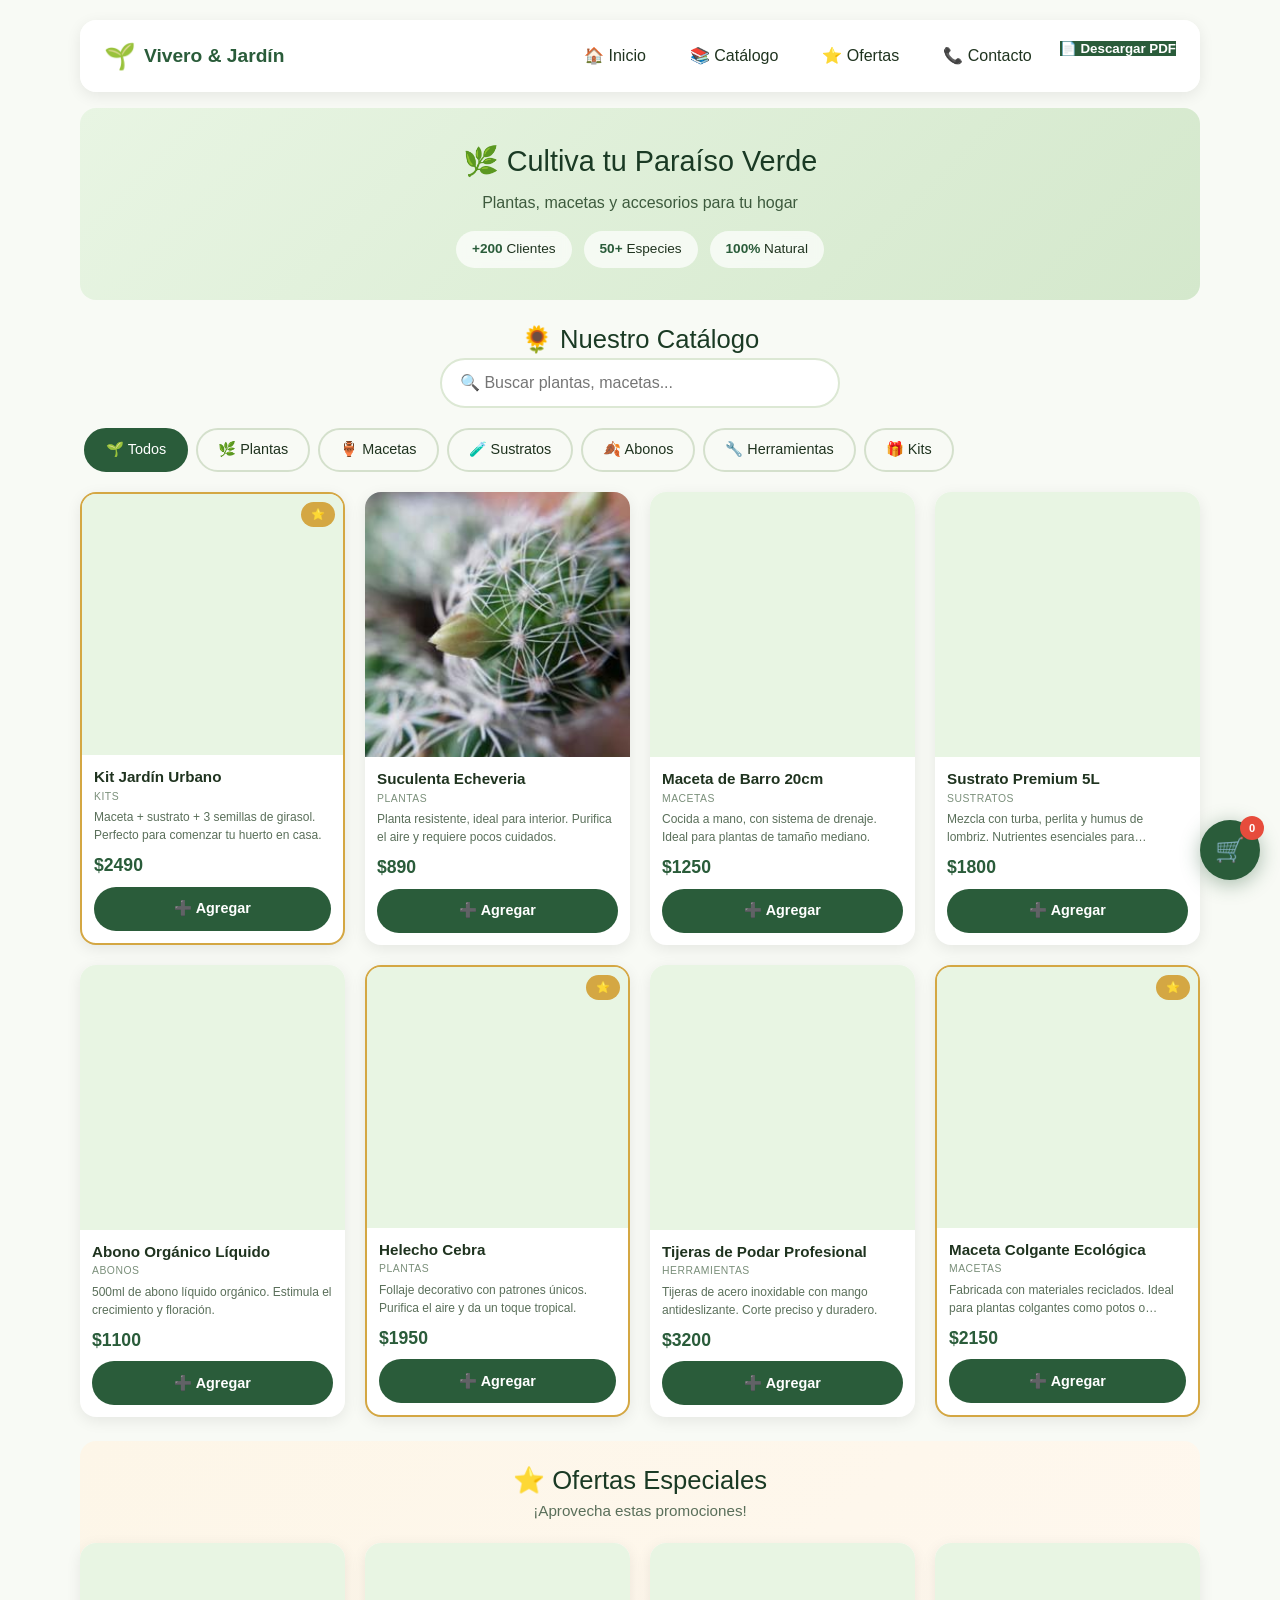
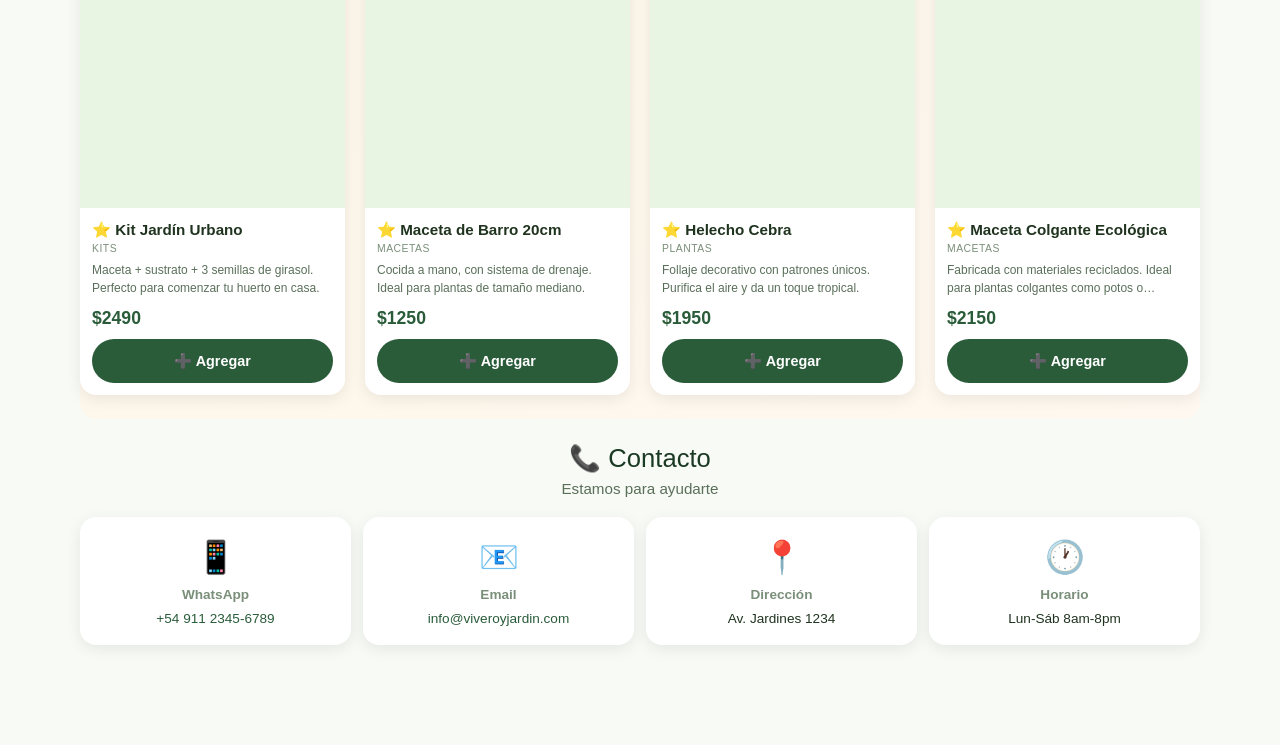
==== commit 93fbc5ad: "Update index.html" ====
--- a/index.html
+++ b/index.html
@@ -2,130 +2,1051 @@
 <html lang="es">
 <head>
     <meta charset="UTF-8">
-    <meta name="viewport" content="width=device-width, initial-scale=1.0">
-    <title>Vivero & Jardín - Tienda Natural</title>
-    <link rel="stylesheet" href="css/styles.css">
+    <meta name="viewport" content="width=device-width, initial-scale=1.0, maximum-scale=1.0, user-scalable=yes">
+    <title>🌱 Vivero & Jardín - Móvil</title>
+    
+    <!-- Estilos optimizados para móvil -->
+    <style>
+        /* ===== RESET Y VARIABLES ===== */
+        * {
+            margin: 0;
+            padding: 0;
+            box-sizing: border-box;
+            -webkit-tap-highlight-color: transparent;
+        }
+        
+        :root {
+            --verde: #2a5c3a;
+            --verde-claro: #4a8c5a;
+            --verde-pastel: #e8f5e3;
+            --crema: #f5f0e8;
+            --texto: #1f331f;
+            --sombra: 0 4px 15px rgba(0,0,0,0.08);
+            --radio: 16px;
+        }
+        
+        body {
+            font-family: -apple-system, 'Segoe UI', Roboto, sans-serif;
+            background: #f8faf5;
+            color: var(--texto);
+            padding: 10px 10px 100px 10px;
+            line-height: 1.5;
+        }
+        
+        /* ===== NAVBAR (Menú Hamburguesa) ===== */
+        .navbar {
+            background: white;
+            padding: 12px 16px;
+            border-radius: var(--radio);
+            box-shadow: var(--sombra);
+            display: flex;
+            justify-content: space-between;
+            align-items: center;
+            position: sticky;
+            top: 10px;
+            z-index: 1000;
+            backdrop-filter: blur(10px);
+            background: rgba(255,255,255,0.95);
+            margin-bottom: 16px;
+        }
+        
+        .logo {
+            display: flex;
+            align-items: center;
+            gap: 8px;
+            font-size: 1.2rem;
+            font-weight: 700;
+            color: var(--verde);
+        }
+        .logo-icon { font-size: 1.6rem; }
+        
+        /* Botón Hamburguesa */
+        .menu-toggle {
+            display: flex;
+            flex-direction: column;
+            gap: 5px;
+            background: var(--verde-pastel);
+            border: none;
+            padding: 10px 12px;
+            border-radius: 12px;
+            cursor: pointer;
+            transition: 0.2s;
+            min-width: 48px;
+            min-height: 48px;
+            justify-content: center;
+            align-items: center;
+        }
+        .menu-toggle span {
+            display: block;
+            width: 28px;
+            height: 3px;
+            background: var(--verde);
+            border-radius: 3px;
+            transition: 0.3s;
+        }
+        .menu-toggle.active span:nth-child(1) {
+            transform: rotate(45deg) translate(6px, 6px);
+        }
+        .menu-toggle.active span:nth-child(2) {
+            opacity: 0;
+        }
+        .menu-toggle.active span:nth-child(3) {
+            transform: rotate(-45deg) translate(6px, -6px);
+        }
+        
+        /* Menú desplegable */
+        .nav-menu {
+            display: none;
+            position: absolute;
+            top: 100%;
+            left: 0;
+            right: 0;
+            background: white;
+            flex-direction: column;
+            padding: 16px;
+            gap: 8px;
+            border-radius: 0 0 var(--radio) var(--radio);
+            box-shadow: var(--sombra);
+            margin-top: 8px;
+            list-style: none;
+        }
+        .nav-menu.active {
+            display: flex;
+        }
+        .nav-menu a {
+            text-decoration: none;
+            color: var(--texto);
+            padding: 14px 16px;
+            border-radius: 12px;
+            font-weight: 500;
+            background: var(--verde-pastel);
+            transition: 0.2s;
+            display: flex;
+            align-items: center;
+            gap: 10px;
+            min-height: 48px;
+        }
+        .nav-menu a:active {
+            background: var(--verde-claro);
+            color: white;
+        }
+        .btn-pdf {
+            background: var(--verde) !important;
+            color: white !important;
+            justify-content: center;
+            border: none;
+            font-weight: 600;
+        }
+        
+        /* ===== HERO ===== */
+        .hero {
+            background: linear-gradient(135deg, var(--verde-pastel), #d4e8cc);
+            padding: 2rem 1.5rem;
+            border-radius: var(--radio);
+            text-align: center;
+            margin-bottom: 20px;
+        }
+        .hero h1 {
+            font-size: 1.8rem;
+            font-weight: 300;
+            color: #1a3a24;
+        }
+        .hero p {
+            color: #3d5a3d;
+            margin: 8px 0 16px;
+            font-size: 1rem;
+        }
+        .hero-stats {
+            display: flex;
+            justify-content: center;
+            gap: 12px;
+            flex-wrap: wrap;
+        }
+        .hero-stats div {
+            background: rgba(255,255,255,0.7);
+            padding: 8px 16px;
+            border-radius: 40px;
+            font-size: 0.85rem;
+            backdrop-filter: blur(4px);
+        }
+        .hero-stats span {
+            font-weight: 700;
+            color: var(--verde);
+        }
+        
+        /* ===== BUSCADOR ===== */
+        .search-container {
+            max-width: 400px;
+            margin: 0 auto 16px;
+            position: relative;
+        }
+        #buscador {
+            width: 100%;
+            padding: 14px 18px;
+            border: 2px solid #dce8d4;
+            border-radius: 50px;
+            font-size: 1rem;
+            background: white;
+            transition: 0.2s;
+            min-height: 48px;
+        }
+        #buscador:focus {
+            outline: none;
+            border-color: var(--verde-claro);
+            box-shadow: 0 0 0 3px rgba(74, 140, 90, 0.15);
+        }
+        #resultados-busqueda {
+            position: absolute;
+            top: calc(100% + 4px);
+            left: 0;
+            right: 0;
+            background: white;
+            border-radius: var(--radio);
+            box-shadow: 0 8px 30px rgba(0,0,0,0.12);
+            display: none;
+            z-index: 100;
+            max-height: 300px;
+            overflow-y: auto;
+        }
+        .resultado-item {
+            display: flex;
+            align-items: center;
+            gap: 12px;
+            padding: 12px 16px;
+            border-bottom: 1px solid #edf2ea;
+            cursor: pointer;
+            min-height: 56px;
+        }
+        .resultado-item:active {
+            background: var(--verde-pastel);
+        }
+        .resultado-item img {
+            width: 40px;
+            height: 40px;
+            border-radius: 8px;
+            object-fit: cover;
+            background: #f0f0f0;
+        }
+        .resultado-info {
+            flex: 1;
+        }
+        .resultado-info .nombre {
+            font-weight: 600;
+            font-size: 0.95rem;
+        }
+        .resultado-info .categoria {
+            font-size: 0.75rem;
+            color: #7a8f7a;
+        }
+        .resultado-info .precio {
+            font-weight: 600;
+            color: var(--verde);
+        }
+        
+        /* ===== FILTROS (Scroll horizontal) ===== */
+        .filtros-wrapper {
+            overflow-x: auto;
+            white-space: nowrap;
+            padding: 4px 0 12px;
+            -webkit-overflow-scrolling: touch;
+            scrollbar-width: none;
+            margin-bottom: 4px;
+        }
+        .filtros-wrapper::-webkit-scrollbar {
+            display: none;
+        }
+        .filtros-container {
+            display: inline-flex;
+            gap: 8px;
+            padding: 0 4px;
+        }
+        .filtro-btn {
+            padding: 10px 20px;
+            border: 2px solid #d4e0cc;
+            border-radius: 40px;
+            background: transparent;
+            color: var(--texto);
+            font-weight: 500;
+            cursor: pointer;
+            transition: 0.2s;
+            min-height: 44px;
+            font-size: 0.9rem;
+            flex-shrink: 0;
+        }
+        .filtro-btn:active {
+            transform: scale(0.95);
+        }
+        .filtro-btn.active {
+            background: var(--verde);
+            color: white;
+            border-color: var(--verde);
+        }
+        
+        /* ===== GRID DE PRODUCTOS (2 columnas en móvil) ===== */
+        .grid-productos,
+        .grid-ofertas {
+            display: grid;
+            grid-template-columns: repeat(2, 1fr);
+            gap: 12px;
+            padding: 4px 0;
+        }
+        
+        .producto-card {
+            background: white;
+            border-radius: var(--radio);
+            overflow: hidden;
+            box-shadow: var(--sombra);
+            transition: 0.2s;
+            display: flex;
+            flex-direction: column;
+        }
+        .producto-card:active {
+            transform: scale(0.98);
+        }
+        .producto-card .imagen-container {
+            width: 100%;
+            aspect-ratio: 1/1;
+            background: var(--verde-pastel);
+            overflow: hidden;
+            position: relative;
+        }
+        .producto-card .imagen-container img {
+            width: 100%;
+            height: 100%;
+            object-fit: cover;
+        }
+        .producto-card .info {
+            padding: 12px;
+            flex: 1;
+            display: flex;
+            flex-direction: column;
+        }
+        .producto-card .nombre {
+            font-weight: 600;
+            font-size: 0.95rem;
+            margin-bottom: 2px;
+            line-height: 1.3;
+        }
+        .producto-card .categoria-tag {
+            font-size: 0.65rem;
+            color: #7a8f7a;
+            text-transform: uppercase;
+            letter-spacing: 0.5px;
+        }
+        .producto-card .descripcion {
+            font-size: 0.75rem;
+            color: #5a6f5a;
+            flex: 1;
+            margin: 4px 0 8px;
+            display: -webkit-box;
+            -webkit-line-clamp: 2;
+            -webkit-box-orient: vertical;
+            overflow: hidden;
+        }
+        .producto-card .precio {
+            font-size: 1.1rem;
+            font-weight: 700;
+            color: var(--verde);
+            margin-bottom: 8px;
+        }
+        .producto-card .btn-agregar {
+            background: var(--verde);
+            color: white;
+            border: none;
+            padding: 10px;
+            border-radius: 30px;
+            font-weight: 600;
+            cursor: pointer;
+            transition: 0.2s;
+            min-height: 44px;
+            font-size: 0.9rem;
+            width: 100%;
+        }
+        .producto-card .btn-agregar:active {
+            transform: scale(0.95);
+            background: #1d4529;
+        }
+        
+        /* Tarjeta destacada */
+        .producto-card.destacado {
+            border: 2px solid #d4a743;
+            position: relative;
+        }
+        .producto-card.destacado::before {
+            content: "⭐";
+            position: absolute;
+            top: 8px;
+            right: 8px;
+            background: #d4a743;
+            color: white;
+            padding: 4px 10px;
+            border-radius: 20px;
+            font-size: 0.7rem;
+            font-weight: 700;
+            z-index: 2;
+        }
+        
+        /* ===== OFERTAS ===== */
+        .ofertas-section {
+            background: linear-gradient(135deg, #fdf6e8, #fff8f0);
+            padding: 20px 0;
+            border-radius: var(--radio);
+            margin: 20px 0;
+        }
+        .ofertas-section .section-header {
+            padding: 0 16px;
+        }
+        
+        /* ===== CONTACTO ===== */
+        .contacto-grid {
+            display: grid;
+            grid-template-columns: repeat(2, 1fr);
+            gap: 12px;
+            margin-top: 16px;
+        }
+        .contacto-item {
+            background: white;
+            padding: 16px;
+            border-radius: var(--radio);
+            text-align: center;
+            box-shadow: var(--sombra);
+        }
+        .contacto-item .icono {
+            font-size: 2rem;
+            display: block;
+        }
+        .contacto-item h3 {
+            font-size: 0.85rem;
+            color: #7a8f7a;
+            margin: 4px 0;
+        }
+        .contacto-item p {
+            font-size: 0.85rem;
+            word-break: break-word;
+        }
+        .contacto-item a {
+            color: var(--verde);
+            text-decoration: none;
+        }
+        
+        /* ===== CARRITO FLOTANTE ===== */
+        .carrito-flotante {
+            position: fixed;
+            bottom: 20px;
+            right: 20px;
+            z-index: 2000;
+        }
+        .carrito-toggle {
+            background: var(--verde);
+            color: white;
+            border: none;
+            width: 60px;
+            height: 60px;
+            border-radius: 50%;
+            font-size: 1.5rem;
+            box-shadow: 0 4px 20px rgba(42, 92, 58, 0.4);
+            cursor: pointer;
+            position: relative;
+            min-height: 60px;
+            min-width: 60px;
+            display: flex;
+            align-items: center;
+            justify-content: center;
+        }
+        .carrito-toggle:active {
+            transform: scale(0.92);
+        }
+        .carrito-toggle #contador-carrito {
+            position: absolute;
+            top: -4px;
+            right: -4px;
+            background: #e74c3c;
+            color: white;
+            border-radius: 50%;
+            width: 24px;
+            height: 24px;
+            font-size: 0.7rem;
+            display: flex;
+            align-items: center;
+            justify-content: center;
+            font-weight: 700;
+        }
+        
+        .carrito-panel {
+            position: absolute;
+            bottom: 76px;
+            right: 0;
+            width: 320px;
+            max-width: calc(100vw - 40px);
+            background: white;
+            border-radius: var(--radio);
+            padding: 20px;
+            box-shadow: 0 12px 50px rgba(0,0,0,0.2);
+            display: none;
+            max-height: 70vh;
+            overflow-y: auto;
+        }
+        .carrito-panel.active {
+            display: block;
+            animation: slideUp 0.3s ease;
+        }
+        @keyframes slideUp {
+            from { opacity: 0; transform: translateY(20px); }
+            to { opacity: 1; transform: translateY(0); }
+        }
+        .carrito-panel h3 {
+            margin-bottom: 12px;
+            color: var(--verde);
+            font-size: 1.1rem;
+        }
+        #lista-carrito {
+            list-style: none;
+            margin-bottom: 12px;
+        }
+        #lista-carrito li {
+            display: flex;
+            justify-content: space-between;
+            padding: 10px 0;
+            border-bottom: 1px solid #edf2ea;
+            font-size: 0.9rem;
+            align-items: center;
+        }
+        #lista-carrito li button {
+            background: none;
+            border: none;
+            color: #e74c3c;
+            font-size: 1.1rem;
+            padding: 4px 8px;
+            cursor: pointer;
+        }
+        .carrito-total {
+            font-size: 1.2rem;
+            font-weight: 700;
+            text-align: right;
+            color: var(--verde);
+            margin-bottom: 12px;
+        }
+        .btn-whatsapp {
+            width: 100%;
+            padding: 14px;
+            background: #25D366;
+            color: white;
+            border: none;
+            border-radius: 30px;
+            font-weight: 700;
+            font-size: 1rem;
+            cursor: pointer;
+            transition: 0.2s;
+            min-height: 48px;
+        }
+        .btn-whatsapp:active {
+            transform: scale(0.97);
+        }
+        .btn-vaciar {
+            width: 100%;
+            padding: 10px;
+            background: transparent;
+            border: none;
+            color: #999;
+            font-size: 0.85rem;
+            cursor: pointer;
+            margin-top: 8px;
+        }
+        
+        /* ===== UTILIDADES ===== */
+        .section-header {
+            text-align: center;
+            margin-bottom: 16px;
+        }
+        .section-header h2 {
+            font-weight: 300;
+            font-size: 1.6rem;
+            color: #1a3a24;
+        }
+        .section-header p {
+            color: #5a6f5a;
+            font-size: 0.95rem;
+        }
+        .text-center { text-align: center; }
+        .mt-16 { margin-top: 16px; }
+        .mb-16 { margin-bottom: 16px; }
+        .w-full { width: 100%; }
+        
+        /* ===== RESPONSIVE (Tablet/Desktop) ===== */
+        @media (min-width: 600px) {
+            .grid-productos,
+            .grid-ofertas {
+                grid-template-columns: repeat(3, 1fr);
+                gap: 16px;
+            }
+            .contacto-grid {
+                grid-template-columns: repeat(4, 1fr);
+            }
+        }
+        
+        @media (min-width: 1024px) {
+            body {
+                padding: 20px 40px 100px 40px;
+                max-width: 1200px;
+                margin: 0 auto;
+            }
+            .grid-productos,
+            .grid-ofertas {
+                grid-template-columns: repeat(4, 1fr);
+                gap: 20px;
+            }
+            .navbar {
+                padding: 16px 24px;
+            }
+            .menu-toggle {
+                display: none;
+            }
+            .nav-menu {
+                display: flex !important;
+                position: static;
+                flex-direction: row;
+                padding: 0;
+                gap: 12px;
+                background: transparent;
+                box-shadow: none;
+                margin-top: 0;
+                width: auto;
+            }
+            .nav-menu a {
+                background: transparent;
+                padding: 8px 16px;
+                min-height: auto;
+            }
+            .nav-menu a:hover {
+                background: var(--verde-pastel);
+            }
+            .btn-pdf {
+                background: var(--verde) !important;
+                color: white !important;
+            }
+        }
+    </style>
 </head>
 <body>
-    <!-- ===== MENÚ HAMBURGUESA ===== -->
-    <nav class="navbar">
-        <div class="logo">
-            <span class="logo-icon">🌱</span>
-            <span class="logo-text">Vivero & Jardín</span>
+
+<!-- ===== NAVBAR ===== -->
+<nav class="navbar">
+    <div class="logo">
+        <span class="logo-icon">🌱</span>
+        <span>Vivero & Jardín</span>
+    </div>
+    <button class="menu-toggle" id="menuToggle" aria-label="Menú">
+        <span></span>
+        <span></span>
+        <span></span>
+    </button>
+    <ul class="nav-menu" id="navMenu">
+        <li><a href="#inicio">🏠 Inicio</a></li>
+        <li><a href="#catalogo">📚 Catálogo</a></li>
+        <li><a href="#ofertas">⭐ Ofertas</a></li>
+        <li><a href="#contacto">📞 Contacto</a></li>
+        <li><button class="btn-pdf" id="descargarPDF">📄 Descargar PDF</button></li>
+    </ul>
+</nav>
+
+<!-- ===== HERO ===== -->
+<section id="inicio" class="hero">
+    <h1>🌿 Cultiva tu Paraíso Verde</h1>
+    <p>Plantas, macetas y accesorios para tu hogar</p>
+    <div class="hero-stats">
+        <div><span>+200</span> Clientes</div>
+        <div><span>50+</span> Especies</div>
+        <div><span>100%</span> Natural</div>
+    </div>
+</section>
+
+<!-- ===== CATÁLOGO ===== -->
+<section id="catalogo">
+    <div class="section-header">
+        <h2>🌻 Nuestro Catálogo</h2>
+        <div class="search-container">
+            <input type="text" id="buscador" placeholder="🔍 Buscar plantas, macetas..." autocomplete="off">
+            <div id="resultados-busqueda"></div>
         </div>
-        <div class="menu-toggle" id="menuToggle">
-            <span></span>
-            <span></span>
-            <span></span>
+    </div>
+
+    <!-- Filtros (scroll horizontal) -->
+    <div class="filtros-wrapper">
+        <div class="filtros-container">
+            <button class="filtro-btn active" data-categoria="todos">🌱 Todos</button>
+            <button class="filtro-btn" data-categoria="plantas">🌿 Plantas</button>
+            <button class="filtro-btn" data-categoria="macetas">🏺 Macetas</button>
+            <button class="filtro-btn" data-categoria="sustratos">🧪 Sustratos</button>
+            <button class="filtro-btn" data-categoria="abonos">🍂 Abonos</button>
+            <button class="filtro-btn" data-categoria="herramientas">🔧 Herramientas</button>
+            <button class="filtro-btn" data-categoria="kits">🎁 Kits</button>
         </div>
-        <ul class="nav-menu" id="navMenu">
-            <li><a href="#inicio" class="active">🏠 Inicio</a></li>
-            <li><a href="#catalogo">📚 Catálogo</a></li>
-            <li><a href="#ofertas">⭐ Ofertas</a></li>
-            <li><a href="#contacto">📞 Contacto</a></li>
-            <li><button id="descargarPDF" class="btn-pdf">📄 Descargar PDF</button></li>
+    </div>
+
+    <div class="grid-productos" id="productosGrid">
+        <p class="text-center" style="grid-column:1/-1;color:#7a8f7a;padding:20px;">Cargando productos...</p>
+    </div>
+</section>
+
+<!-- ===== OFERTAS ===== -->
+<section id="ofertas" class="ofertas-section">
+    <div class="section-header">
+        <h2>⭐ Ofertas Especiales</h2>
+        <p>¡Aprovecha estas promociones!</p>
+    </div>
+    <div class="grid-ofertas" id="ofertasGrid">
+        <p class="text-center" style="grid-column:1/-1;color:#7a8f7a;padding:20px;">Cargando ofertas...</p>
+    </div>
+</section>
+
+<!-- ===== CONTACTO ===== -->
+<section id="contacto">
+    <div class="section-header">
+        <h2>📞 Contacto</h2>
+        <p>Estamos para ayudarte</p>
+    </div>
+    <div class="contacto-grid">
+        <div class="contacto-item">
+            <span class="icono">📱</span>
+            <h3>WhatsApp</h3>
+            <p><a href="https://wa.me/5491123456789">+54 911 2345-6789</a></p>
+        </div>
+        <div class="contacto-item">
+            <span class="icono">📧</span>
+            <h3>Email</h3>
+            <p><a href="mailto:info@viveroyjardin.com">info@viveroyjardin.com</a></p>
+        </div>
+        <div class="contacto-item">
+            <span class="icono">📍</span>
+            <h3>Dirección</h3>
+            <p>Av. Jardines 1234</p>
+        </div>
+        <div class="contacto-item">
+            <span class="icono">🕐</span>
+            <h3>Horario</h3>
+            <p>Lun-Sáb 8am-8pm</p>
+        </div>
+    </div>
+</section>
+
+<!-- ===== CARRITO FLOTANTE ===== -->
+<div class="carrito-flotante">
+    <button class="carrito-toggle" id="carritoToggle">
+        🛒 <span id="contador-carrito">0</span>
+    </button>
+    <div class="carrito-panel" id="carritoPanel">
+        <h3>🛒 Tu Pedido</h3>
+        <ul id="lista-carrito">
+            <li style="text-align:center;color:#999;padding:12px 0;">Carrito vacío</li>
         </ul>
-    </nav>
-
-    <!-- ===== CONTENIDO PRINCIPAL ===== -->
-    <main>
-        <!-- SECCIÓN INICIO -->
-        <section id="inicio" class="hero">
-            <div class="hero-content">
-                <h1>🌿 Cultiva tu Paraíso Verde</h1>
-                <p>Descubre nuestra selección de plantas, macetas y accesorios para crear el jardín de tus sueños</p>
-                
-            </div>
-        </section>
-
-        <!-- SECCIÓN CATÁLOGO -->
-        <section id="catalogo" class="catalogo">
-            <div class="section-header">
-                <h2>🌻 Nuestro Catálogo</h2>
-                <div class="search-container">
-                    <input type="text" id="buscador" placeholder="🔍 Buscar plantas, macetas, sustratos..." autocomplete="off">
-                    <div id="resultados-busqueda"></div>
+        <div class="carrito-total" id="total-carrito">Total: $0.00</div>
+        <button class="btn-whatsapp" id="enviarWhatsApp">📱 Enviar por WhatsApp</button>
+        <button class="btn-vaciar" id="vaciarCarrito">🗑️ Vaciar carrito</button>
+    </div>
+</div>
+
+<!-- ===== SCRIPTS ===== -->
+<script>
+    // ===== DATOS Y LÓGICA PRINCIPAL =====
+    let productos = [];
+    let carrito = [];
+
+    // Cargar productos desde data.json
+    async function cargarDatos() {
+        try {
+            const response = await fetch('data.json');
+            if (!response.ok) throw new Error('No se pudo cargar data.json');
+            const data = await response.json();
+            productos = data.productos || [];
+            renderizarProductos(productos);
+            renderizarOfertas();
+        } catch (error) {
+            console.error('Error:', error);
+            document.getElementById('productosGrid').innerHTML = 
+                '<p style="grid-column:1/-1;text-align:center;color:#e74c3c;padding:20px;">⚠️ Error cargando productos. Verifica que data.json exista.</p>';
+            document.getElementById('ofertasGrid').innerHTML = 
+                '<p style="grid-column:1/-1;text-align:center;color:#7a8f7a;padding:20px;">No hay ofertas disponibles</p>';
+        }
+    }
+
+    function renderizarProductos(lista) {
+        const grid = document.getElementById('productosGrid');
+        if (!lista || lista.length === 0) {
+            grid.innerHTML = '<p style="grid-column:1/-1;text-align:center;color:#7a8f7a;padding:20px;">No hay productos disponibles</p>';
+            return;
+        }
+        
+        grid.innerHTML = lista.map(p => `
+            <div class="producto-card ${p.destacado ? 'destacado' : ''}">
+                <div class="imagen-container">
+                    <img src="${p.imagen || 'img/placeholder.jpg'}" alt="${p.nombre}" 
+                         loading="lazy" onerror="this.src='img/placeholder.jpg'">
+                </div>
+                <div class="info">
+                    <div class="nombre">${p.nombre}</div>
+                    <div class="categoria-tag">${p.categoria}</div>
+                    <div class="descripcion">${p.descripcion}</div>
+                    <div class="precio">$${p.precio.toFixed(0)}</div>
+                    <button class="btn-agregar" data-id="${p.id}">➕ Agregar</button>
                 </div>
             </div>
-
-            <div class="filtros-categoria">
-                <button class="filtro-btn active" data-categoria="todos">🌱 Todos</button>
-                <button class="filtro-btn" data-categoria="plantas">🌿 Plantas</button>
-                <button class="filtro-btn" data-categoria="macetas">🏺 Macetas</button>
-                <button class="filtro-btn" data-categoria="sustratos">🧪 Sustratos</button>
-                <button class="filtro-btn" data-categoria="abonos">🍂 Abonos</button>
-                <button class="filtro-btn" data-categoria="herramientas">🔧 Herramientas</button>
-                <button class="filtro-btn" data-categoria="kits">🎁 Kits</button>
-            </div>
-
-            <div class="grid-productos" id="productosGrid"></div>
-        </section>
-
-        <!-- SECCIÓN OFERTAS -->
-        <section id="ofertas" class="ofertas">
-            <div class="section-header">
-                <h2>⭐ Ofertas Especiales</h2>
-                <p>Productos seleccionados con descuentos imperdibles</p>
-            </div>
-            <div class="grid-ofertas" id="ofertasGrid"></div>
-        </section>
-
-        <!-- SECCIÓN CONTACTO -->
-        <section id="contacto" class="contacto">
-            <div class="section-header">
-                <h2>📞 Contacto</h2>
-                <p>Estamos aquí para ayudarte a crear tu espacio verde</p>
-            </div>
-            <div class="contacto-info">
-                <div class="contacto-item">
-                    <span class="contacto-icon">📱</span>
-                    <div>
-                        <h3>WhatsApp</h3>
-                        <p><a href="https://wa.me/5491123456789">+54 911 2345-6789</a></p>
-                    </div>
+        `).join('');
+        
+        document.querySelectorAll('.btn-agregar').forEach(btn => {
+            btn.addEventListener('click', function() {
+                const id = parseInt(this.dataset.id);
+                const producto = productos.find(p => p.id === id);
+                if (producto) agregarAlCarrito(producto);
+            });
+        });
+    }
+
+    function renderizarOfertas() {
+        const grid = document.getElementById('ofertasGrid');
+        const ofertas = productos.filter(p => p.ofertas);
+        
+        if (ofertas.length === 0) {
+            grid.innerHTML = '<p style="grid-column:1/-1;text-align:center;color:#7a8f7a;padding:20px;">Pronto tendremos nuevas ofertas 🌱</p>';
+            return;
+        }
+        
+        grid.innerHTML = ofertas.map(p => `
+            <div class="producto-card">
+                <div class="imagen-container">
+                    <img src="${p.imagen || 'img/placeholder.jpg'}" alt="${p.nombre}"
+                         loading="lazy" onerror="this.src='img/placeholder.jpg'">
                 </div>
-                <div class="contacto-item">
-                    <span class="contacto-icon">📧</span>
-                    <div>
-                        <h3>Email</h3>
-                        <p><a href="mailto:info@viveroyjardin.com">info@viveroyjardin.com</a></p>
-                    </div>
-                </div>
-                <div class="contacto-item">
-                    <span class="contacto-icon">📍</span>
-                    <div>
-                        <h3>Dirección</h3>
-                        <p>Av. Jardines 1234, Ciudad Verde</p>
-                    </div>
-                </div>
-                <div class="contacto-item">
-                    <span class="contacto-icon">🕐</span>
-                    <div>
-                        <h3>Horario</h3>
-                        <p>Lun-Sáb: 0900am - 1130 am</p>
-                    </div>
+                <div class="info">
+                    <div class="nombre">⭐ ${p.nombre}</div>
+                    <div class="categoria-tag">${p.categoria}</div>
+                    <div class="descripcion">${p.descripcion}</div>
+                    <div class="precio">$${p.precio.toFixed(0)}</div>
+                    <button class="btn-agregar" data-id="${p.id}">➕ Agregar</button>
                 </div>
             </div>
-        </section>
-    </main>
-
-    <!-- ===== CARRITO LATERAL ===== -->
-    <div class="carrito-flotante" id="carrito">
-        <button class="carrito-toggle" id="carritoToggle">
-            🛒 <span id="contador-carrito">0</span>
-        </button>
-        <div class="carrito-panel" id="carritoPanel">
-            <h3>Tu Pedido</h3>
-            <ul id="lista-carrito"></ul>
-            <div class="carrito-total" id="total-carrito">Total: $0.00</div>
-            <button class="btn-whatsapp" id="enviarWhatsApp">📱 Enviar por WhatsApp</button>
-            <button class="btn-vaciar" id="vaciarCarrito">🗑️ Vaciar carrito</button>
-        </div>
-    </div>
-
-    <!-- ===== SCRIPTS ===== -->
-    <script src="js/app.js"></script>
-    <script src="js/search.js"></script>
-    <script src="js/pdf-generator.js"></script>
+        `).join('');
+        
+        document.querySelectorAll('#ofertasGrid .btn-agregar').forEach(btn => {
+            btn.addEventListener('click', function() {
+                const id = parseInt(this.dataset.id);
+                const producto = productos.find(p => p.id === id);
+                if (producto) agregarAlCarrito(producto);
+            });
+        });
+    }
+
+    // ===== CARRITO =====
+    function agregarAlCarrito(producto) {
+        const existente = carrito.find(item => item.id === producto.id);
+        if (existente) {
+            existente.cantidad++;
+        } else {
+            carrito.push({ ...producto, cantidad: 1 });
+        }
+        actualizarCarrito();
+        // Feedback táctil
+        const btn = document.querySelector(`.btn-agregar[data-id="${producto.id}"]`);
+        if (btn) {
+            btn.textContent = '✅ Agregado';
+            setTimeout(() => { btn.textContent = '➕ Agregar'; }, 800);
+        }
+    }
+
+    function actualizarCarrito() {
+        const lista = document.getElementById('lista-carrito');
+        const total = document.getElementById('total-carrito');
+        const contador = document.getElementById('contador-carrito');
+        
+        if (carrito.length === 0) {
+            lista.innerHTML = '<li style="text-align:center;color:#999;padding:12px 0;">Carrito vacío</li>';
+            total.textContent = 'Total: $0.00';
+            contador.textContent = '0';
+            return;
+        }
+        
+        let totalPrecio = 0;
+        lista.innerHTML = carrito.map((item, index) => {
+            const subtotal = item.precio * item.cantidad;
+            totalPrecio += subtotal;
+            return `
+                <li>
+                    <span>${item.nombre} (x${item.cantidad})</span>
+                    <span>$${subtotal}</span>
+                    <button onclick="eliminarDelCarrito(${index})">✕</button>
+                </li>
+            `;
+        }).join('');
+        
+        total.textContent = `Total: $${totalPrecio.toFixed(0)}`;
+        contador.textContent = carrito.reduce((acc, item) => acc + item.cantidad, 0);
+    }
+
+    function eliminarDelCarrito(index) {
+        carrito.splice(index, 1);
+        actualizarCarrito();
+    }
+
+    // ===== BUSCADOR =====
+    const buscador = document.getElementById('buscador');
+    const resultados = document.getElementById('resultados-busqueda');
+    let timeout = null;
+
+    buscador.addEventListener('input', function() {
+        clearTimeout(timeout);
+        const termino = this.value.trim().toLowerCase();
+        
+        if (termino.length < 2) {
+            resultados.style.display = 'none';
+            return;
+        }
+
+        timeout = setTimeout(() => {
+            const coincidencias = productos.filter(p => 
+                p.nombre.toLowerCase().includes(termino) ||
+                p.categoria.toLowerCase().includes(termino) ||
+                p.descripcion.toLowerCase().includes(termino) ||
+                (p.etiquetas && p.etiquetas.some(tag => tag.toLowerCase().includes(termino)))
+            );
+
+            if (coincidencias.length === 0) {
+                resultados.innerHTML = '<div style="padding:16px;text-align:center;color:#999;">No se encontraron productos</div>';
+                resultados.style.display = 'block';
+                return;
+            }
+
+            resultados.innerHTML = coincidencias.slice(0, 10).map(p => `
+                <div class="resultado-item" data-id="${p.id}">
+                    <img src="${p.thumbnail || p.imagen || 'img/placeholder.jpg'}" alt="${p.nombre}" 
+                         onerror="this.src='img/placeholder.jpg'">
+                    <div class="resultado-info">
+                        <div class="nombre">${p.nombre}</div>
+                        <div class="categoria">${p.categoria}</div>
+                    </div>
+                    <div class="precio">$${p.precio.toFixed(0)}</div>
+                </div>
+            `).join('');
+
+            resultados.style.display = 'block';
+
+            document.querySelectorAll('.resultado-item').forEach(item => {
+                item.addEventListener('click', function() {
+                    const id = parseInt(this.dataset.id);
+                    const producto = productos.find(p => p.id === id);
+                    if (producto) {
+                        agregarAlCarrito(producto);
+                        buscador.value = '';
+                        resultados.style.display = 'none';
+                    }
+                });
+            });
+
+        }, 300);
+    });
+
+    document.addEventListener('click', (e) => {
+        if (!e.target.closest('.search-container')) {
+            resultados.style.display = 'none';
+        }
+    });
+
+    // ===== EVENTOS =====
+    document.addEventListener('DOMContentLoaded', () => {
+        cargarDatos();
+
+        // Menú hamburguesa
+        const toggle = document.getElementById('menuToggle');
+        const menu = document.getElementById('navMenu');
+        toggle.addEventListener('click', function() {
+            menu.classList.toggle('active');
+            this.classList.toggle('active');
+        });
+        document.querySelectorAll('.nav-menu a').forEach(link => {
+            link.addEventListener('click', () => {
+                menu.classList.remove('active');
+                toggle.classList.remove('active');
+            });
+        });
+
+        // Carrito
+        document.getElementById('carritoToggle').addEventListener('click', function() {
+            document.getElementById('carritoPanel').classList.toggle('active');
+        });
+
+        document.getElementById('vaciarCarrito').addEventListener('click', () => {
+            carrito = [];
+            actualizarCarrito();
+        });
+
+        document.getElementById('enviarWhatsApp').addEventListener('click', () => {
+            if (carrito.length === 0) {
+                alert('Agrega productos al carrito primero.');
+                return;
+            }
+            let mensaje = '🌿 *Nuevo Pedido Vivero & Jardín* 🌿\n';
+            let total = 0;
+            carrito.forEach(item => {
+                const subtotal = item.precio * item.cantidad;
+                mensaje += `• ${item.nombre} (x${item.cantidad}) → $${subtotal}\n`;
+                total += subtotal;
+            });
+            mensaje += `\n💰 *Total: $${total}*`;
+            mensaje += `\n\n📦 ¡Gracias por tu compra!`;
+            const numero = '5491123456789'; // CAMBIA ESTE NÚMERO
+            window.open(`https://wa.me/${numero}?text=${encodeURIComponent(mensaje)}`, '_blank');
+        });
+
+        // Filtros
+        document.querySelectorAll('.filtro-btn').forEach(btn => {
+            btn.addEventListener('click', function() {
+                document.querySelectorAll('.filtro-btn').forEach(b => b.classList.remove('active'));
+                this.classList.add('active');
+                const categoria = this.dataset.categoria;
+                const filtrados = categoria === 'todos' 
+                    ? productos 
+                    : productos.filter(p => p.categoria === categoria);
+                renderizarProductos(filtrados);
+            });
+        });
+
+        // PDF (simple)
+        document.getElementById('descargarPDF').addEventListener('click', function() {
+            if (productos.length === 0) {
+                alert('No hay productos para generar el PDF.');
+                return;
+            }
+            let contenido = `
+                <!DOCTYPE html>
+                <html><head><meta charset="UTF-8">
+                <style>
+                    body { font-family: Arial; padding: 30px; max-width: 800px; margin: auto; color: #2d3d2d; }
+                    h1 { color: #2a5c3a; border-bottom: 2px solid #4a8c5a; padding-bottom: 10px; }
+                    .producto { border: 1px solid #d4e0cc; border-radius: 12px; padding: 16px; margin-bottom: 12px; }
+                    .producto h3 { margin: 0 0 4px; }
+                    .cat { color: #7a8f7a; font-size: 0.8rem; text-transform: uppercase; }
+                    .precio { font-weight: bold; color: #2a5c3a; float: right; }
+                    .desc { color: #5a6f5a; margin: 6px 0; }
+                    .footer { text-align: center; margin-top: 30px; color: #7a8f7a; border-top: 1px solid #d4e0cc; padding-top: 20px; }
+                </style>
+                </head><body>
+                <h1>🌿 Catálogo Vivero & Jardín</h1>
+                <p>${new Date().toLocaleDateString('es-ES', { day:'numeric', month:'long', year:'numeric' })}</p>
+                ${productos.map(p => `
+                    <div class="producto">
+                        <h3>${p.nombre} <span class="precio">$${p.precio.toFixed(0)}</span></h3>
+                        <div class="cat">${p.categoria}</div>
+                        <div class="desc">${p.descripcion}</div>
+                    </div>
+                `).join('')}
+                <div class="footer">📱 WhatsApp: +54 911 2345-6789 | 📧 info@viveroyjardin.com</div>
+                </body></html>
+            `;
+            const ventana = window.open('', '_blank');
+            ventana.document.write(contenido);
+            ventana.document.close();
+            setTimeout(() => ventana.print(), 500);
+        });
+    });
+</script>
+
 </body>
 </html>
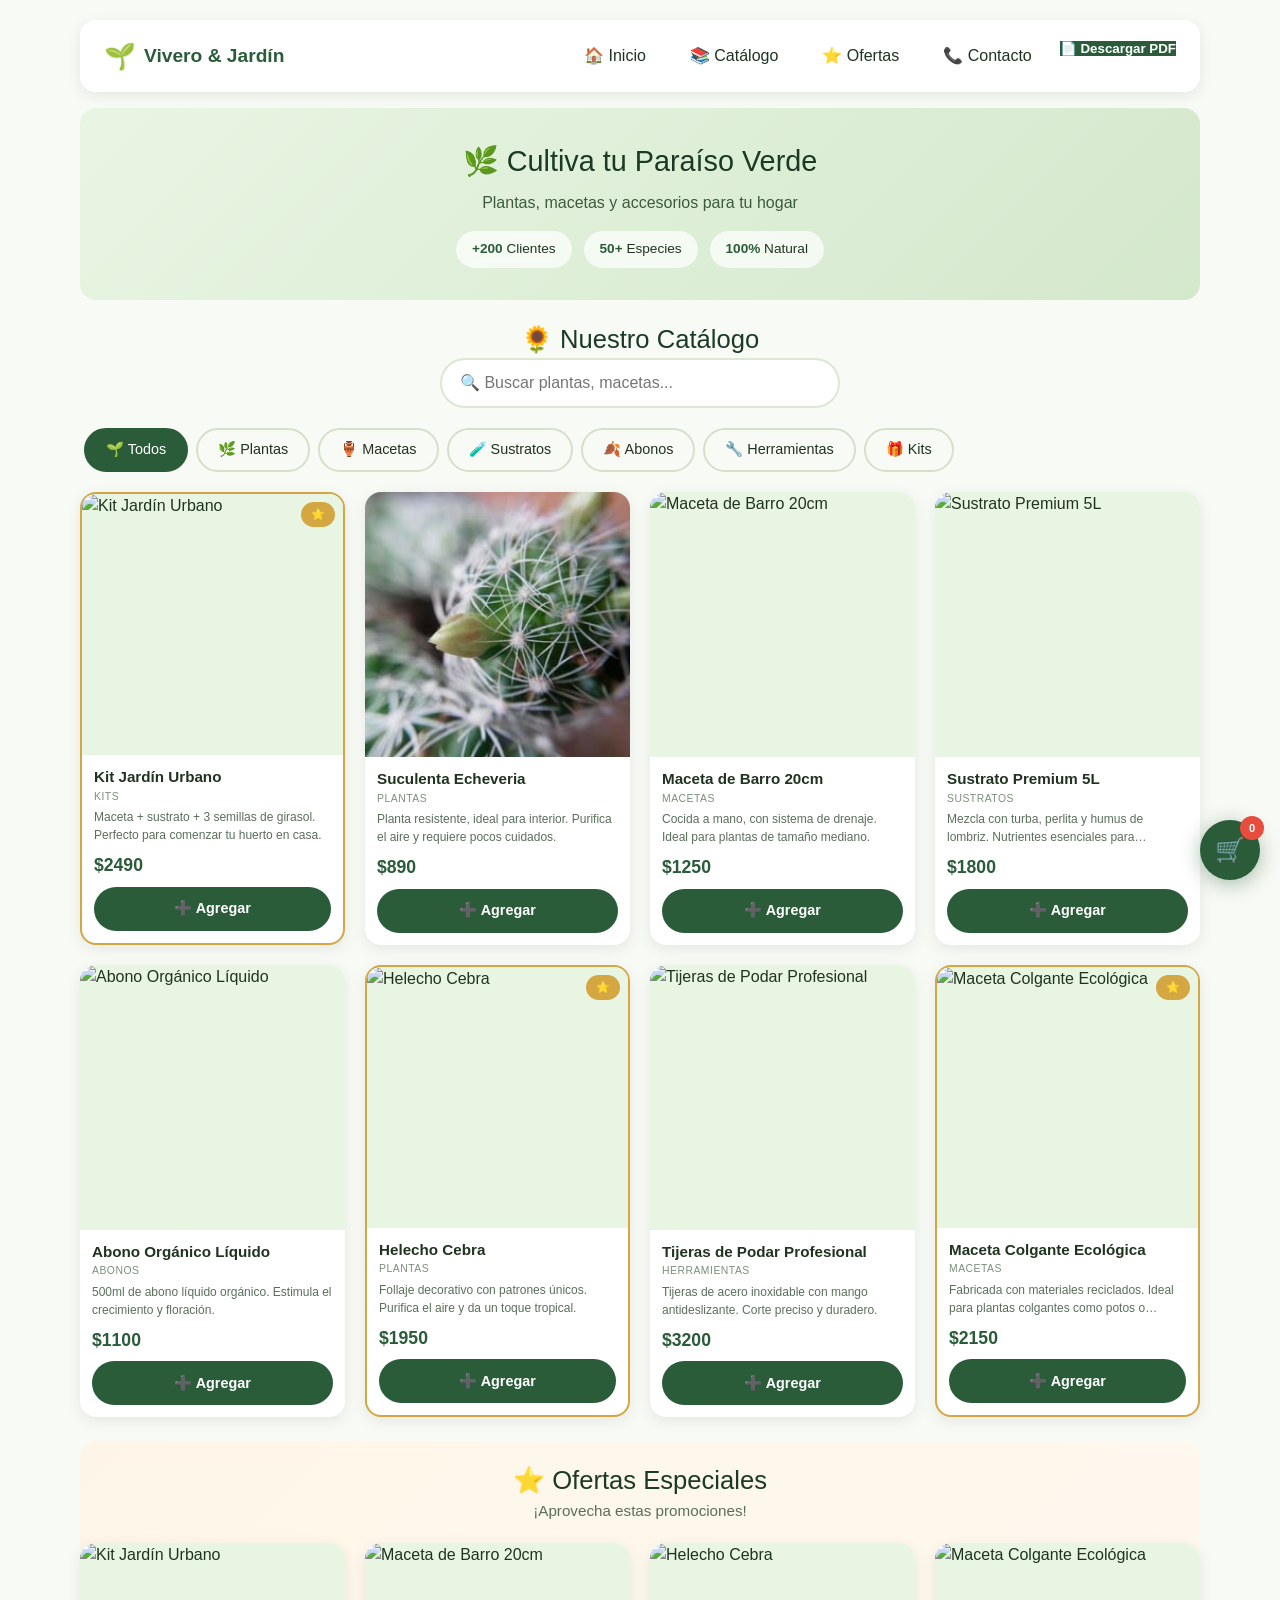
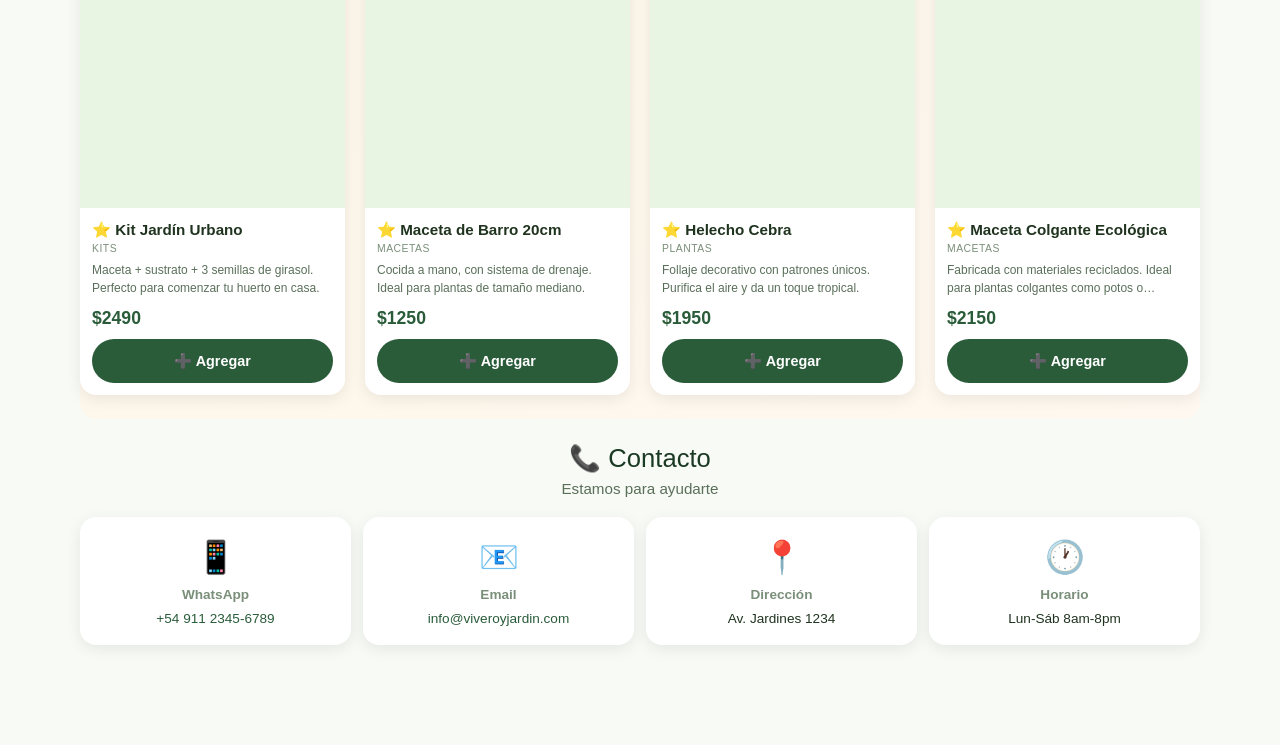
==== commit 204e0af3: "Update index.html" ====
--- a/index.html
+++ b/index.html
@@ -3,9 +3,8 @@
 <head>
     <meta charset="UTF-8">
     <meta name="viewport" content="width=device-width, initial-scale=1.0, maximum-scale=1.0, user-scalable=yes">
-    <title>🌱 Vivero & Jardín - Móvil</title>
+    <title>🌱 Vivero & Jardín - Tienda Móvil</title>
     
-    <!-- Estilos optimizados para móvil -->
     <style>
         /* ===== RESET Y VARIABLES ===== */
         * {
@@ -60,7 +59,6 @@
         }
         .logo-icon { font-size: 1.6rem; }
         
-        /* Botón Hamburguesa */
         .menu-toggle {
             display: flex;
             flex-direction: column;
@@ -94,7 +92,6 @@
             transform: rotate(-45deg) translate(6px, -6px);
         }
         
-        /* Menú desplegable */
         .nav-menu {
             display: none;
             position: absolute;
@@ -282,7 +279,7 @@
             border-color: var(--verde);
         }
         
-        /* ===== GRID DE PRODUCTOS (2 columnas en móvil) ===== */
+        /* ===== GRID DE PRODUCTOS ===== */
         .grid-productos,
         .grid-ofertas {
             display: grid;
@@ -367,7 +364,6 @@
             background: #1d4529;
         }
         
-        /* Tarjeta destacada */
         .producto-card.destacado {
             border: 2px solid #d4a743;
             position: relative;
@@ -429,13 +425,14 @@
             text-decoration: none;
         }
         
-        /* ===== CARRITO FLOTANTE ===== */
+        /* ===== CARRITO MEJORADO ===== */
         .carrito-flotante {
             position: fixed;
             bottom: 20px;
             right: 20px;
             z-index: 2000;
         }
+        
         .carrito-toggle {
             background: var(--verde);
             color: white;
@@ -452,10 +449,14 @@
             display: flex;
             align-items: center;
             justify-content: center;
-        }
-        .carrito-toggle:active {
-            transform: scale(0.92);
-        }
+            transition: all 0.3s ease;
+        }
+        
+        .carrito-toggle.abierto {
+            background: #c0392b;
+            transform: rotate(90deg);
+        }
+        
         .carrito-toggle #contador-carrito {
             position: absolute;
             top: -4px;
@@ -478,27 +479,49 @@
             right: 0;
             width: 320px;
             max-width: calc(100vw - 40px);
+            max-height: 60vh;
             background: white;
             border-radius: var(--radio);
             padding: 20px;
-            box-shadow: 0 12px 50px rgba(0,0,0,0.2);
+            box-shadow: 0 12px 50px rgba(0,0,0,0.25);
             display: none;
-            max-height: 70vh;
             overflow-y: auto;
-        }
+            transition: all 0.3s ease;
+        }
+        
         .carrito-panel.active {
             display: block;
             animation: slideUp 0.3s ease;
         }
-        @keyframes slideUp {
-            from { opacity: 0; transform: translateY(20px); }
-            to { opacity: 1; transform: translateY(0); }
-        }
-        .carrito-panel h3 {
+        
+        .carrito-header {
+            display: flex;
+            justify-content: space-between;
+            align-items: center;
             margin-bottom: 12px;
+        }
+        
+        .carrito-header h3 {
             color: var(--verde);
             font-size: 1.1rem;
-        }
+            margin: 0;
+        }
+        
+        .carrito-cerrar {
+            background: none;
+            border: none;
+            font-size: 1.5rem;
+            color: #999;
+            cursor: pointer;
+            padding: 4px 8px;
+            min-height: 40px;
+            min-width: 40px;
+        }
+        
+        .carrito-cerrar:active {
+            color: #333;
+        }
+        
         #lista-carrito {
             list-style: none;
             margin-bottom: 12px;
@@ -553,6 +576,11 @@
             margin-top: 8px;
         }
         
+        @keyframes slideUp {
+            from { opacity: 0; transform: translateY(20px) scale(0.95); }
+            to { opacity: 1; transform: translateY(0) scale(1); }
+        }
+        
         /* ===== UTILIDADES ===== */
         .section-header {
             text-align: center;
@@ -568,11 +596,8 @@
             font-size: 0.95rem;
         }
         .text-center { text-align: center; }
-        .mt-16 { margin-top: 16px; }
-        .mb-16 { margin-bottom: 16px; }
-        .w-full { width: 100%; }
-        
-        /* ===== RESPONSIVE (Tablet/Desktop) ===== */
+        
+        /* ===== RESPONSIVE ===== */
         @media (min-width: 600px) {
             .grid-productos,
             .grid-ofertas {
@@ -581,6 +606,16 @@
             }
             .contacto-grid {
                 grid-template-columns: repeat(4, 1fr);
+            }
+        }
+        
+        @media (max-width: 480px) {
+            .carrito-panel {
+                width: calc(100vw - 30px);
+                max-height: 50vh;
+                bottom: 70px;
+                right: 0;
+                padding: 16px;
             }
         }
         
@@ -670,7 +705,6 @@
         </div>
     </div>
 
-    <!-- Filtros (scroll horizontal) -->
     <div class="filtros-wrapper">
         <div class="filtros-container">
             <button class="filtro-btn active" data-categoria="todos">🌱 Todos</button>
@@ -729,13 +763,16 @@
     </div>
 </section>
 
-<!-- ===== CARRITO FLOTANTE ===== -->
-<div class="carrito-flotante">
-    <button class="carrito-toggle" id="carritoToggle">
+<!-- ===== CARRITO FLOTANTE (MEJORADO) ===== -->
+<div class="carrito-flotante" id="carrito">
+    <button class="carrito-toggle" id="carritoToggle" aria-label="Abrir carrito">
         🛒 <span id="contador-carrito">0</span>
     </button>
     <div class="carrito-panel" id="carritoPanel">
-        <h3>🛒 Tu Pedido</h3>
+        <div class="carrito-header">
+            <h3>🛒 Tu Pedido</h3>
+            <button class="carrito-cerrar" id="carritoCerrar">✕</button>
+        </div>
         <ul id="lista-carrito">
             <li style="text-align:center;color:#999;padding:12px 0;">Carrito vacío</li>
         </ul>
@@ -750,6 +787,7 @@
     // ===== DATOS Y LÓGICA PRINCIPAL =====
     let productos = [];
     let carrito = [];
+    let carritoAbierto = false;
 
     // Cargar productos desde data.json
     async function cargarDatos() {
@@ -835,20 +873,22 @@
         });
     }
 
-    // ===== CARRITO =====
-    function agregarAlCarrito(producto) {
-        const existente = carrito.find(item => item.id === producto.id);
-        if (existente) {
-            existente.cantidad++;
+    // ===== CARRITO MEJORADO =====
+    function toggleCarrito(estado) {
+        if (estado === undefined) {
+            carritoAbierto = !carritoAbierto;
         } else {
-            carrito.push({ ...producto, cantidad: 1 });
-        }
-        actualizarCarrito();
-        // Feedback táctil
-        const btn = document.querySelector(`.btn-agregar[data-id="${producto.id}"]`);
-        if (btn) {
-            btn.textContent = '✅ Agregado';
-            setTimeout(() => { btn.textContent = '➕ Agregar'; }, 800);
+            carritoAbierto = estado;
+        }
+        
+        if (carritoAbierto) {
+            document.getElementById('carritoPanel').classList.add('active');
+            document.getElementById('carritoToggle').classList.add('abierto');
+            document.getElementById('carritoToggle').setAttribute('aria-label', 'Cerrar carrito');
+        } else {
+            document.getElementById('carritoPanel').classList.remove('active');
+            document.getElementById('carritoToggle').classList.remove('abierto');
+            document.getElementById('carritoToggle').setAttribute('aria-label', 'Abrir carrito');
         }
     }
 
@@ -872,7 +912,7 @@
                 <li>
                     <span>${item.nombre} (x${item.cantidad})</span>
                     <span>$${subtotal}</span>
-                    <button onclick="eliminarDelCarrito(${index})">✕</button>
+                    <button onclick="eliminarDelCarrito(${index})" aria-label="Eliminar producto">✕</button>
                 </li>
             `;
         }).join('');
@@ -881,9 +921,38 @@
         contador.textContent = carrito.reduce((acc, item) => acc + item.cantidad, 0);
     }
 
+    function agregarAlCarrito(producto) {
+        const existente = carrito.find(item => item.id === producto.id);
+        if (existente) {
+            existente.cantidad++;
+        } else {
+            carrito.push({ ...producto, cantidad: 1 });
+        }
+        actualizarCarrito();
+        
+        // Feedback visual
+        const btn = document.querySelector(`.btn-agregar[data-id="${producto.id}"]`);
+        if (btn) {
+            btn.textContent = '✅ Agregado';
+            btn.style.background = '#27ae60';
+            setTimeout(() => {
+                btn.textContent = '➕ Agregar';
+                btn.style.background = '';
+            }, 800);
+        }
+        
+        // Abrir carrito automáticamente (opcional)
+        if (!carritoAbierto) {
+            toggleCarrito(true);
+        }
+    }
+
     function eliminarDelCarrito(index) {
         carrito.splice(index, 1);
         actualizarCarrito();
+        if (carrito.length === 0) {
+            toggleCarrito(false);
+        }
     }
 
     // ===== BUSCADOR =====
@@ -949,8 +1018,8 @@
         }
     });
 
-    // ===== EVENTOS =====
-    document.addEventListener('DOMContentLoaded', () => {
+    // ===== EVENTOS PRINCIPALES =====
+    document.addEventListener('DOMContentLoaded', function() {
         cargarDatos();
 
         // Menú hamburguesa
@@ -967,21 +1036,54 @@
             });
         });
 
-        // Carrito
-        document.getElementById('carritoToggle').addEventListener('click', function() {
-            document.getElementById('carritoPanel').classList.toggle('active');
-        });
-
-        document.getElementById('vaciarCarrito').addEventListener('click', () => {
-            carrito = [];
-            actualizarCarrito();
-        });
-
-        document.getElementById('enviarWhatsApp').addEventListener('click', () => {
+        // Carrito - Toggle
+        document.getElementById('carritoToggle').addEventListener('click', function(e) {
+            e.stopPropagation();
+            toggleCarrito();
+        });
+
+        // Carrito - Cerrar
+        document.getElementById('carritoCerrar').addEventListener('click', function() {
+            toggleCarrito(false);
+        });
+
+        // Cerrar carrito al hacer clic fuera
+        document.addEventListener('click', function(e) {
+            const carrito = document.getElementById('carrito');
+            if (carritoAbierto && !carrito.contains(e.target)) {
+                toggleCarrito(false);
+            }
+        });
+
+        // Cerrar carrito al hacer scroll
+        document.addEventListener('scroll', function() {
+            if (carritoAbierto) {
+                toggleCarrito(false);
+            }
+        });
+
+        // Prevenir cierre al hacer clic dentro del panel
+        document.getElementById('carritoPanel').addEventListener('click', function(e) {
+            e.stopPropagation();
+        });
+
+        // Vaciar carrito
+        document.getElementById('vaciarCarrito').addEventListener('click', function() {
+            if (carrito.length === 0) return;
+            if (confirm('¿Vaciar todo el carrito?')) {
+                carrito = [];
+                actualizarCarrito();
+                toggleCarrito(false);
+            }
+        });
+
+        // Enviar WhatsApp
+        document.getElementById('enviarWhatsApp').addEventListener('click', function() {
             if (carrito.length === 0) {
                 alert('Agrega productos al carrito primero.');
                 return;
             }
+            
             let mensaje = '🌿 *Nuevo Pedido Vivero & Jardín* 🌿\n';
             let total = 0;
             carrito.forEach(item => {
@@ -990,8 +1092,10 @@
                 total += subtotal;
             });
             mensaje += `\n💰 *Total: $${total}*`;
-            mensaje += `\n\n📦 ¡Gracias por tu compra!`;
-            const numero = '5491123456789'; // CAMBIA ESTE NÚMERO
+            mensaje += `\n\n📦 ¡Gracias por tu compra! Envíame tu dirección.`;
+            
+            // CAMBIA ESTE NÚMERO
+            const numero = '5491123456789';
             window.open(`https://wa.me/${numero}?text=${encodeURIComponent(mensaje)}`, '_blank');
         });
 
@@ -1008,7 +1112,7 @@
             });
         });
 
-        // PDF (simple)
+        // PDF
         document.getElementById('descargarPDF').addEventListener('click', function() {
             if (productos.length === 0) {
                 alert('No hay productos para generar el PDF.');
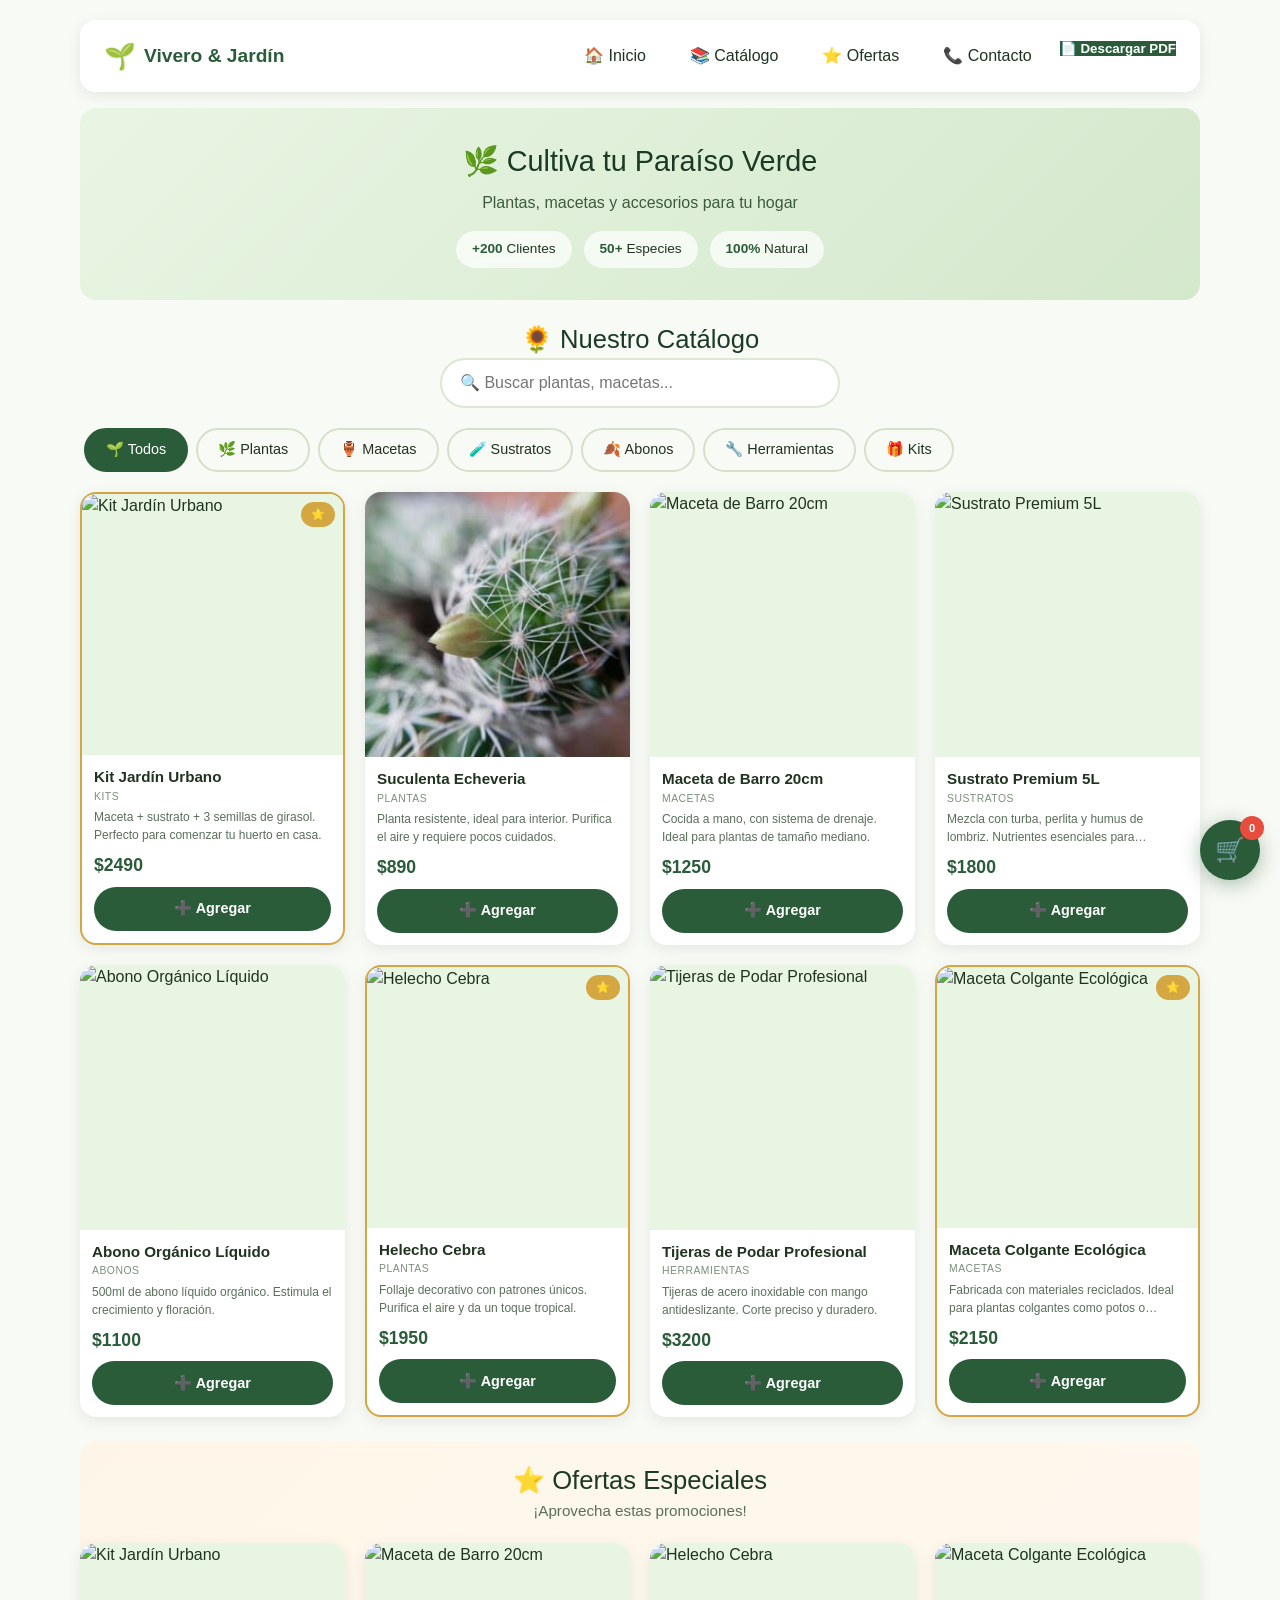
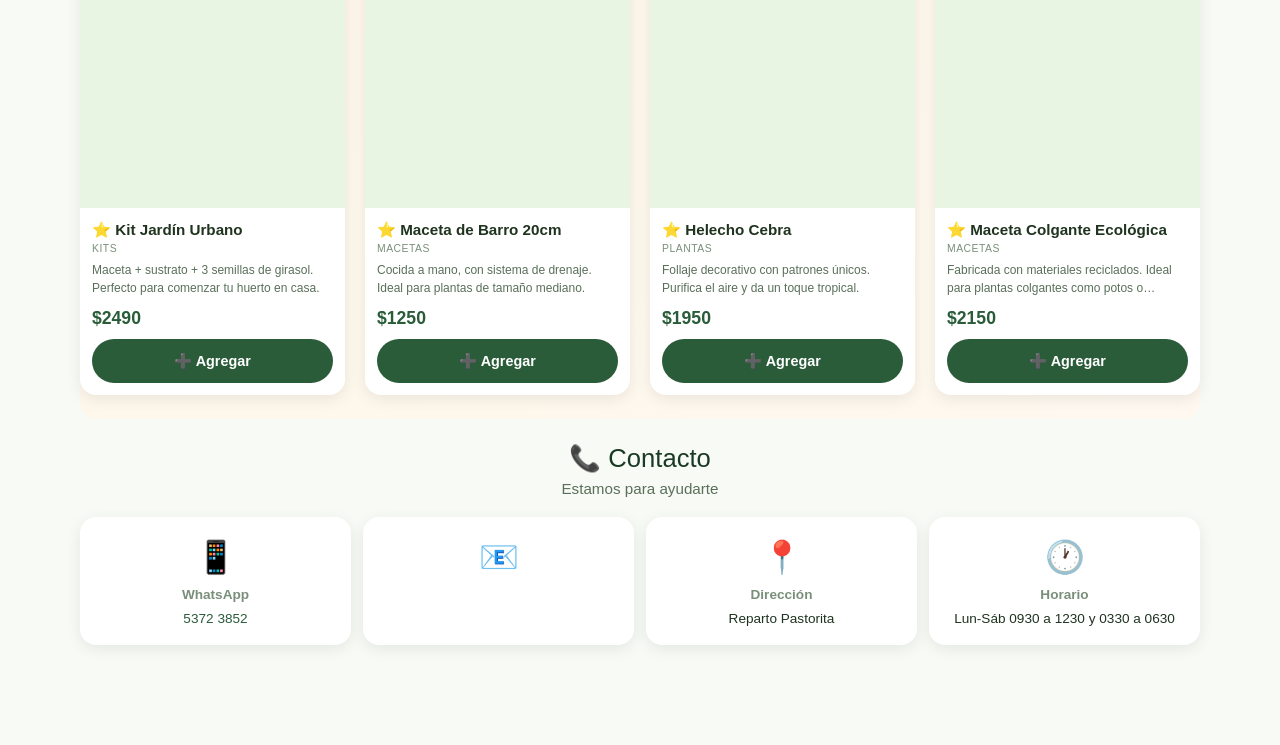
==== commit b7f10e00: "Update index.html" ====
--- a/index.html
+++ b/index.html
@@ -3,7 +3,7 @@
 <head>
     <meta charset="UTF-8">
     <meta name="viewport" content="width=device-width, initial-scale=1.0, maximum-scale=1.0, user-scalable=yes">
-    <title>🌱 Vivero & Jardín - Tienda Móvil</title>
+    <title>🌱 Vivero & Jardín - Tienda</title>
     
     <style>
         /* ===== RESET Y VARIABLES ===== */
@@ -743,22 +743,21 @@
         <div class="contacto-item">
             <span class="icono">📱</span>
             <h3>WhatsApp</h3>
-            <p><a href="https://wa.me/5491123456789">+54 911 2345-6789</a></p>
+            <p><a href="https://wa.me/+5353723852">5372 3852</a></p>
         </div>
         <div class="contacto-item">
             <span class="icono">📧</span>
-            <h3>Email</h3>
-            <p><a href="mailto:info@viveroyjardin.com">info@viveroyjardin.com</a></p>
+            
         </div>
         <div class="contacto-item">
             <span class="icono">📍</span>
             <h3>Dirección</h3>
-            <p>Av. Jardines 1234</p>
+            <p>Reparto Pastorita</p>
         </div>
         <div class="contacto-item">
             <span class="icono">🕐</span>
             <h3>Horario</h3>
-            <p>Lun-Sáb 8am-8pm</p>
+            <p>Lun-Sáb 0930 a 1230 y 0330 a 0630</p>
         </div>
     </div>
 </section>
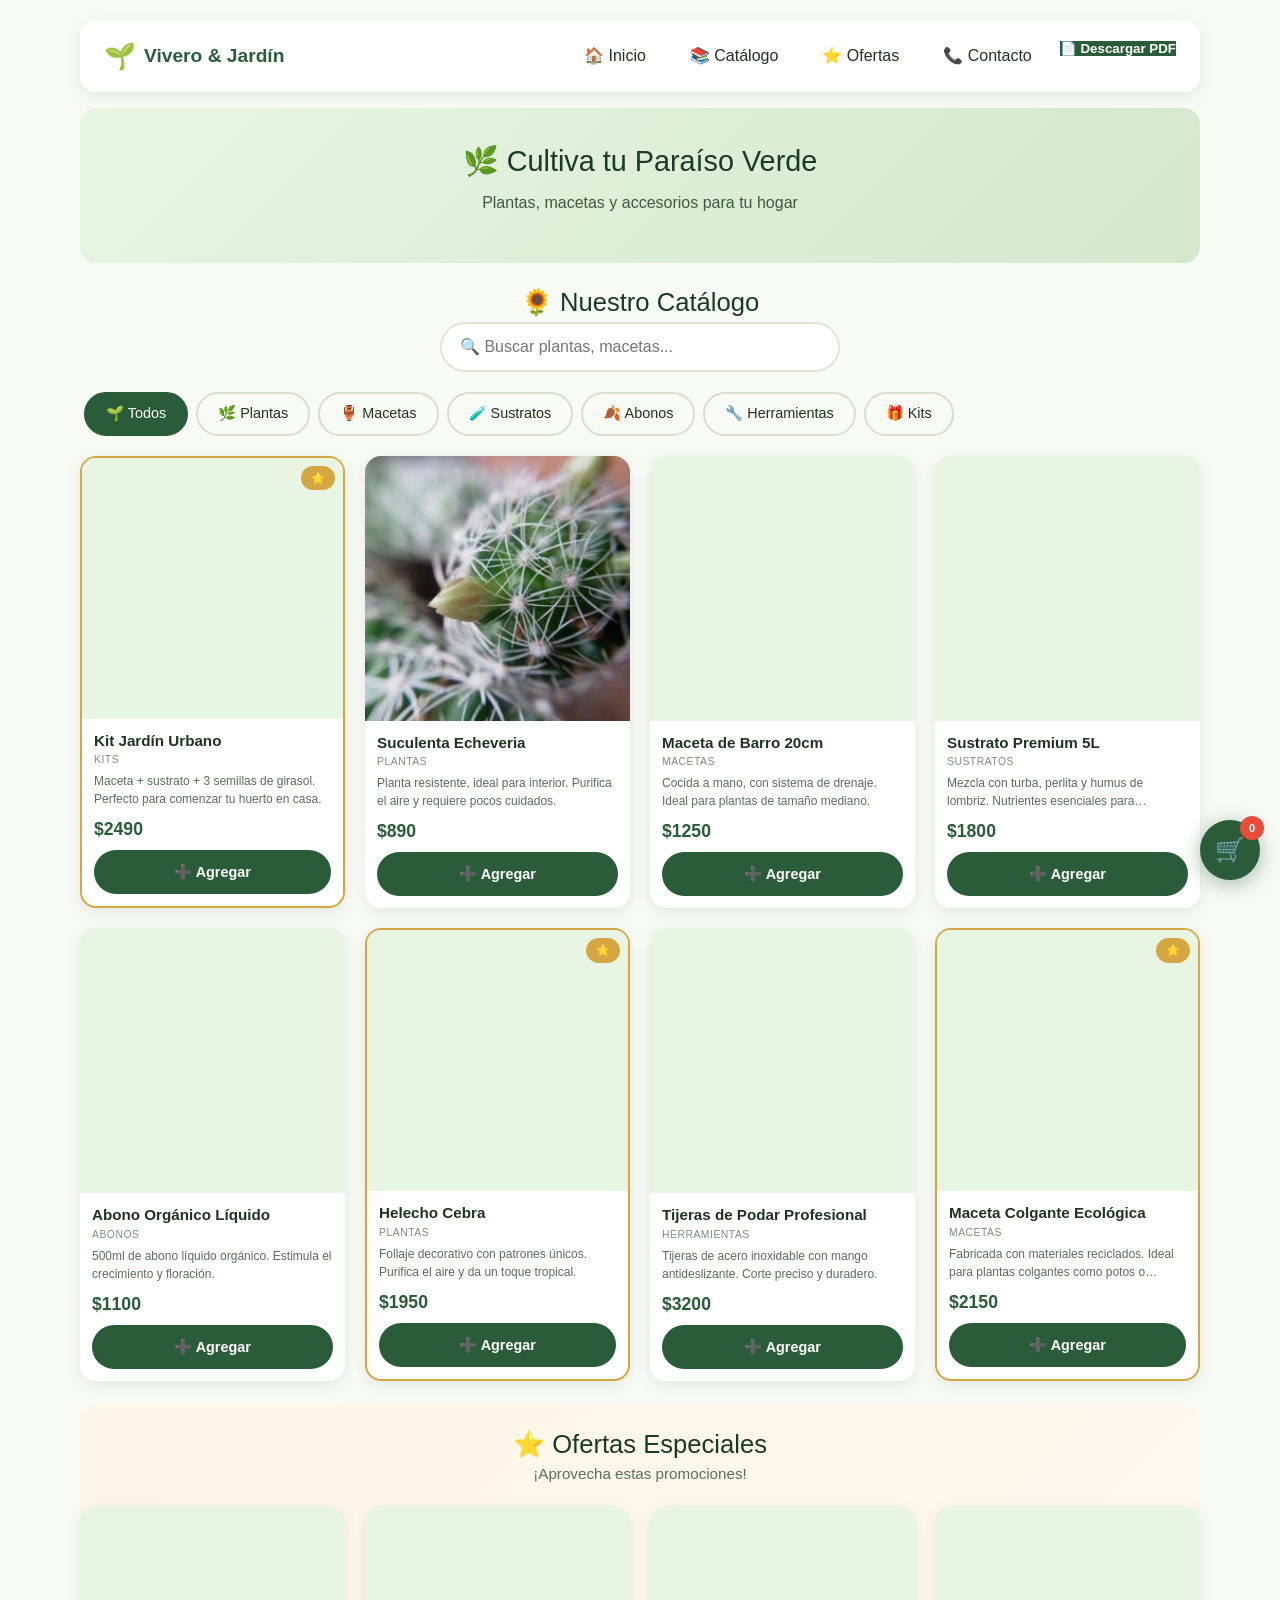
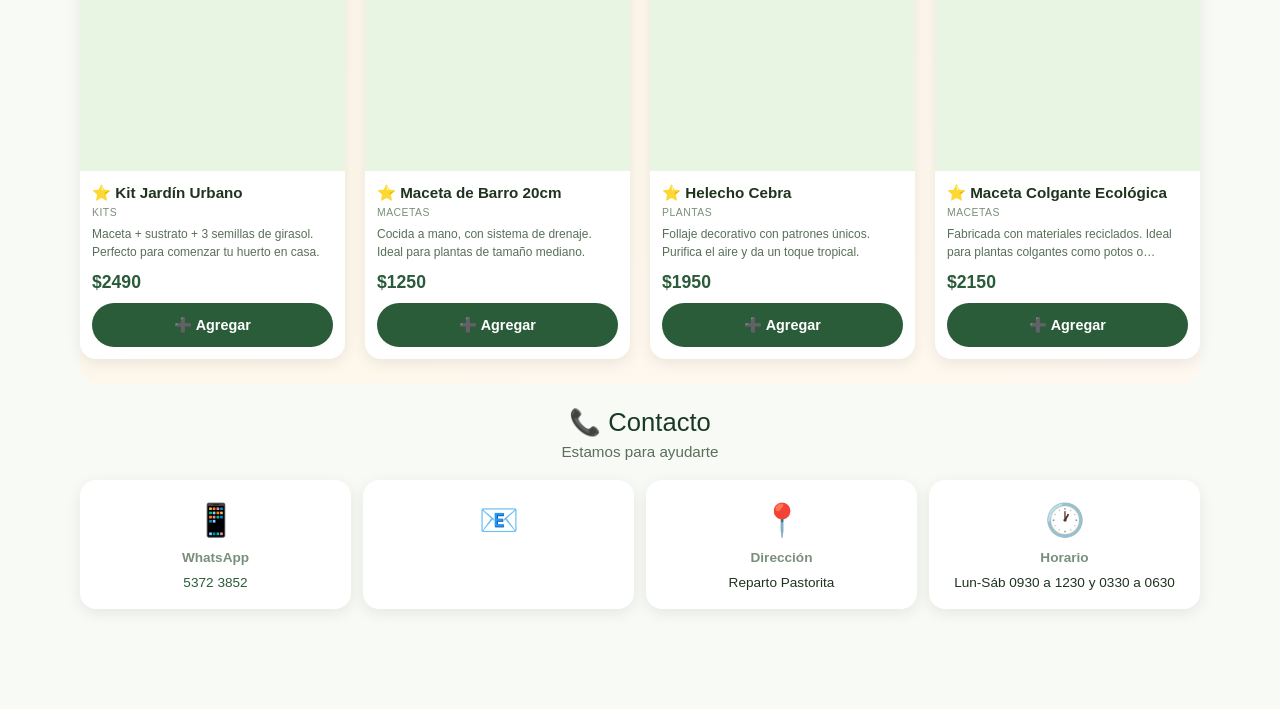
==== commit f9e88c45: "Update index.html" ====
--- a/index.html
+++ b/index.html
@@ -688,12 +688,7 @@
 <section id="inicio" class="hero">
     <h1>🌿 Cultiva tu Paraíso Verde</h1>
     <p>Plantas, macetas y accesorios para tu hogar</p>
-    <div class="hero-stats">
-        <div><span>+200</span> Clientes</div>
-        <div><span>50+</span> Especies</div>
-        <div><span>100%</span> Natural</div>
-    </div>
-</section>
+    </section>
 
 <!-- ===== CATÁLOGO ===== -->
 <section id="catalogo">
